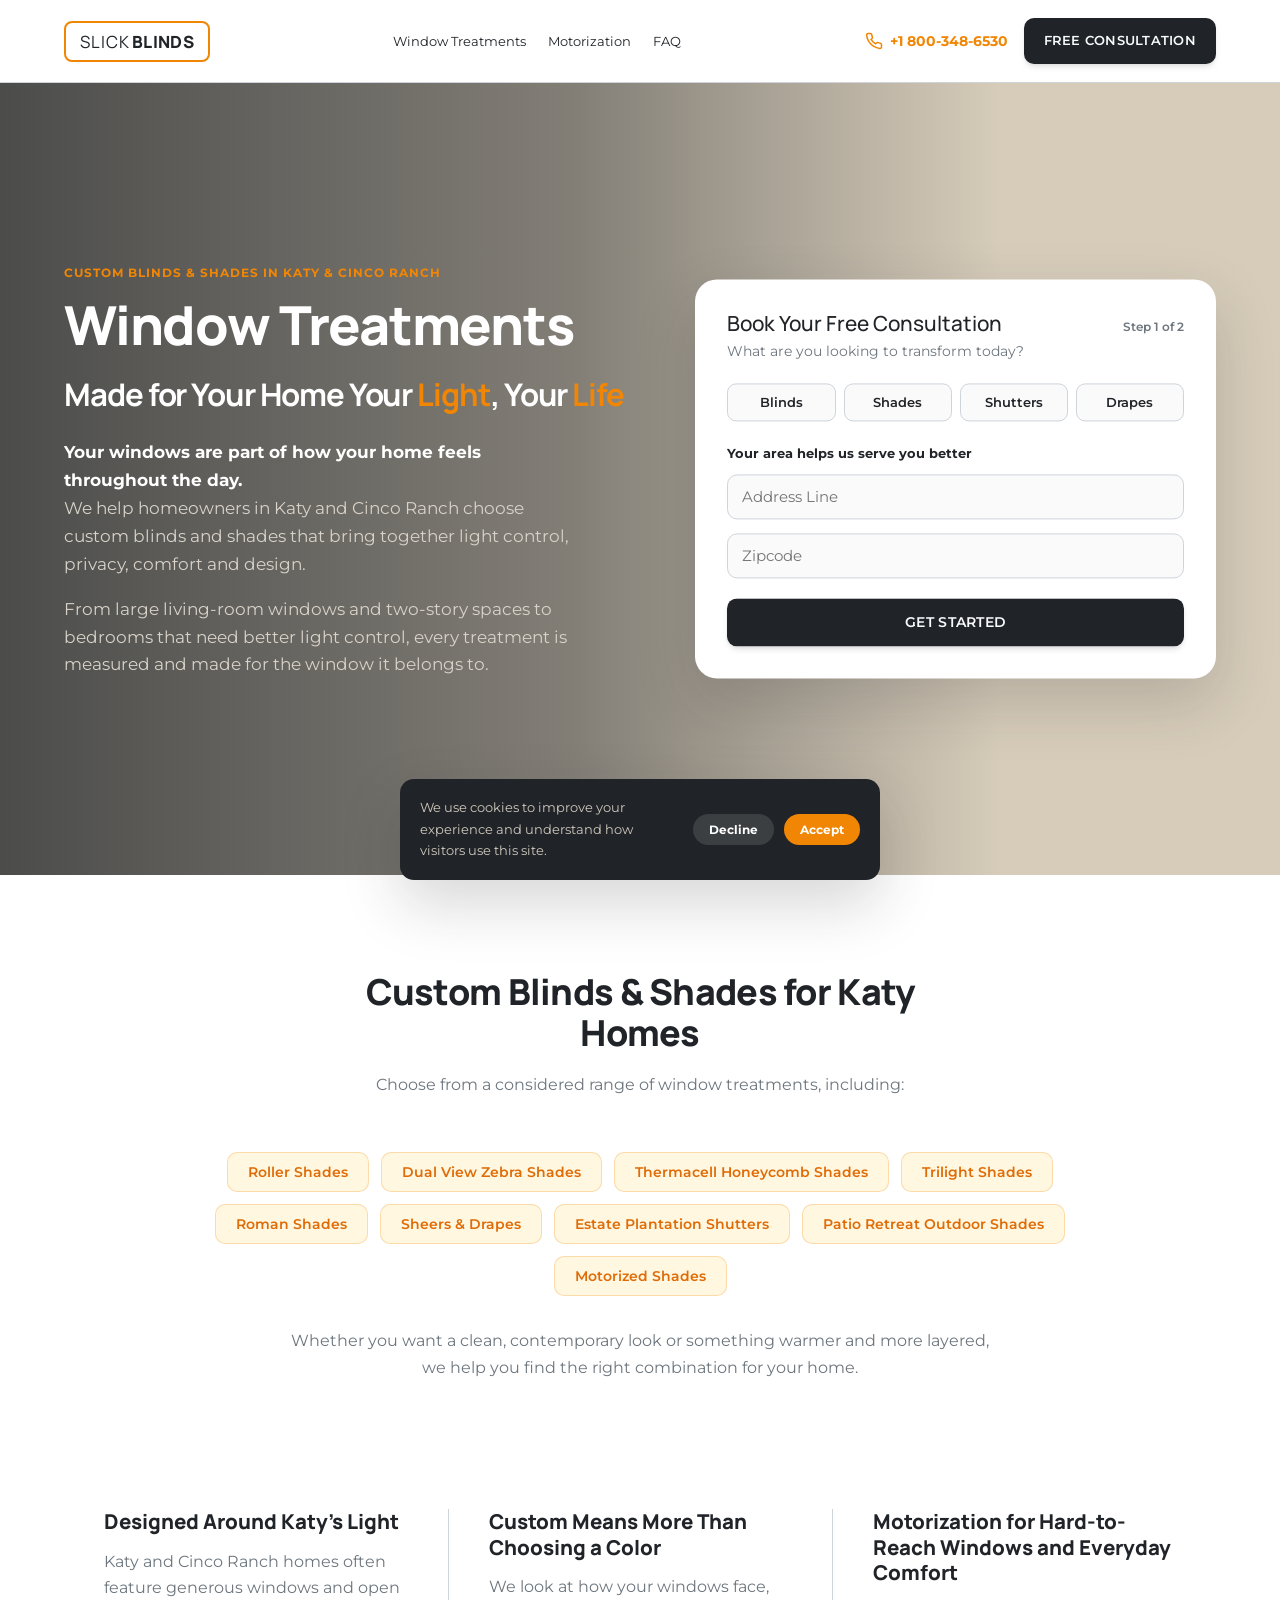
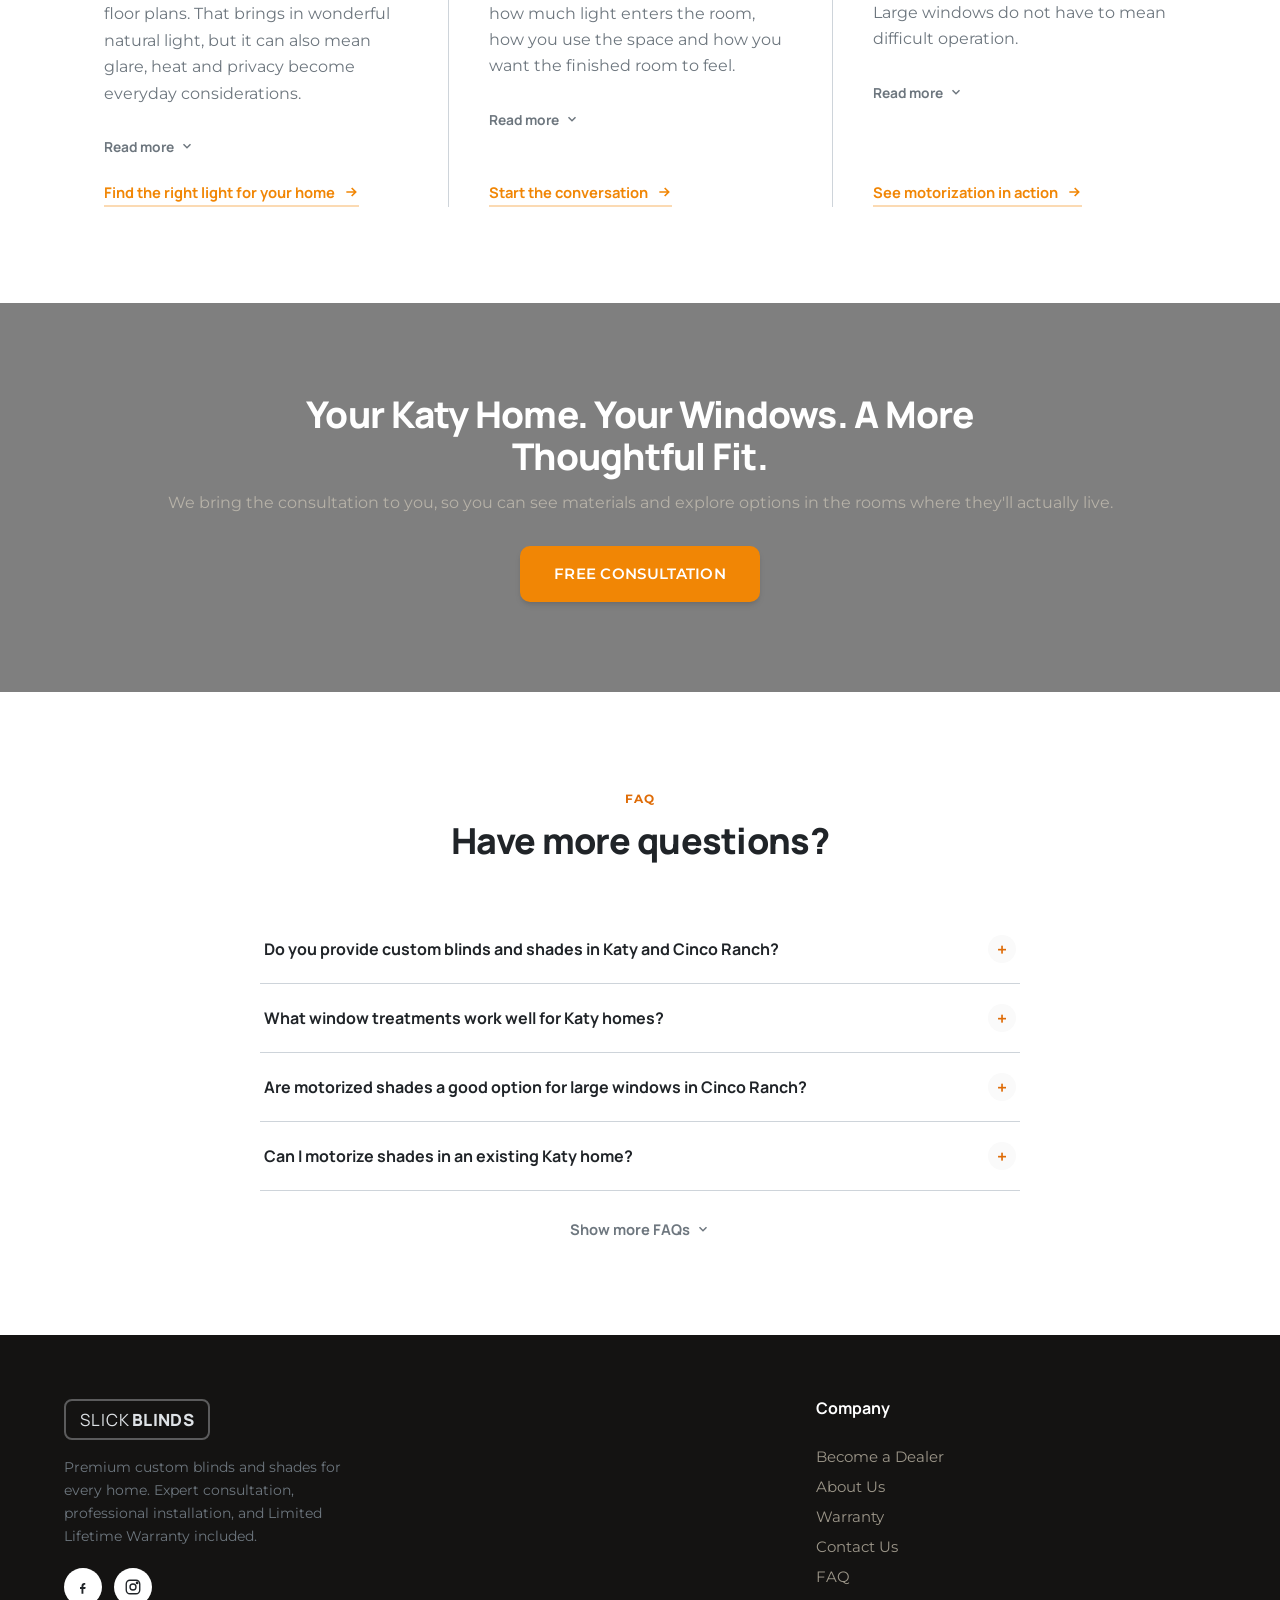
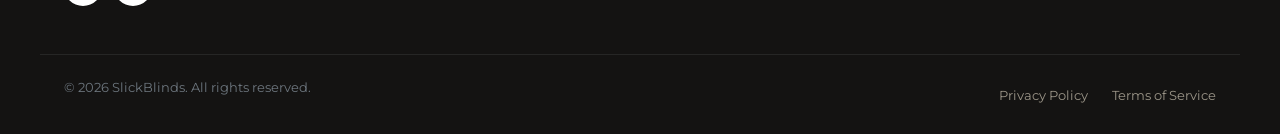
==== index.html @ 17eb529c "Remove em-dashes from page content Rewrites titles, meta descriptions, and body copy in index.html a" ====
<!DOCTYPE html>
<html lang="en">
<head>
<meta charset="UTF-8">
<meta name="viewport" content="width=device-width, initial-scale=1.0">
<title>SlickBlinds | Custom Blinds &amp; Shades in Katy &amp; Cinco Ranch</title>
<meta name="description" content="Custom blinds and shades for Katy and Cinco Ranch homes, bringing together light control, privacy and design. Measured and installed by SlickBlinds. Book your free in-home consultation.">
<link rel="icon" href="data:image/svg+xml,%3Csvg xmlns='http://www.w3.org/2000/svg' viewBox='0 0 100 100'%3E%3Crect width='100' height='100' rx='16' fill='%23202428'/%3E%3Crect x='18' y='18' width='64' height='64' rx='10' fill='none' stroke='%23F18605' stroke-width='6'/%3E%3C/svg%3E">
<link rel="preconnect" href="https://fonts.googleapis.com">
<link rel="preconnect" href="https://fonts.gstatic.com" crossorigin>
<link href="https://fonts.googleapis.com/css2?family=Manrope:wght@700;800&family=Montserrat:wght@400;500;600;700;800&display=swap" rel="stylesheet">
<link rel="stylesheet" href="css/style.css">
</head>
<body>

<header class="site-header" id="siteHeader">
  <div class="container header-inner">
    <a href="#top" class="logo">
      <span class="logo-light">SLICK</span><span class="logo-bold">BLINDS</span>
    </a>

    <nav class="main-nav" id="mainNav">
      <a href="#products">Window Treatments</a>
      <a href="#motorization">Motorization</a>
      <a href="#faq">FAQ</a>
      <a href="#quote" class="btn btn-primary btn-sm mobile-only-cta">Free Consultation</a>
    </nav>

    <div class="header-actions">
      <a href="tel:+18003486530" class="header-phone">
        <svg viewBox="0 0 24 24" width="18" height="18" fill="none" stroke="currentColor" stroke-width="2"><path d="M22 16.92v3a2 2 0 0 1-2.18 2 19.79 19.79 0 0 1-8.63-3.07 19.5 19.5 0 0 1-6-6 19.79 19.79 0 0 1-3.07-8.67A2 2 0 0 1 4.11 2h3a2 2 0 0 1 2 1.72c.127.96.362 1.903.7 2.81a2 2 0 0 1-.45 2.11L8.09 9.91a16 16 0 0 0 6 6l1.27-1.27a2 2 0 0 1 2.11-.45c.907.338 1.85.573 2.81.7A2 2 0 0 1 22 16.92z"/></svg>
        <span>+1 800-348-6530</span>
      </a>
      <a href="#quote" class="btn btn-primary btn-sm">Free Consultation</a>
      <button class="nav-toggle" id="navToggle" aria-label="Toggle navigation" aria-expanded="false">
        <span></span><span></span><span></span>
      </button>
    </div>
  </div>
</header>

<main id="top">

  <!-- HERO -->
  <section class="hero" id="quote">
    <video class="hero-bg" autoplay muted loop playsinline aria-hidden="true">
      <source src="assets/videos/hero-video.mp4" type="video/mp4">
    </video>
    <div class="container hero-inner">
      <div class="hero-copy reveal">
        <span class="eyebrow eyebrow-light">Custom Blinds &amp; Shades in Katy &amp; Cinco Ranch</span>
        <h1>Window Treatments <span class="h1-sub">Made for Your Home <span class="nowrap">Your <span class="accent">Light</span>, Your <span class="accent">Life</span></span></span></h1>
        <p class="hero-sub"><strong>Your windows are part of how your home feels throughout the day.</strong><br>We help homeowners in Katy and Cinco Ranch choose custom blinds and shades that bring together light control, privacy, comfort and design.</p>
        <p class="hero-sub">From large living-room windows and two-story spaces to bedrooms that need better light control, every treatment is measured and made for the window it belongs to.</p>
      </div>

      <form class="quote-form card hero-form reveal" id="quoteForm" novalidate>
        <!-- Step 1 -->
        <div class="form-step is-active" id="formStep1">
          <div class="form-step-head">
            <h3>Book Your Free Consultation</h3>
            <span class="step-label">Step 1 of 2</span>
          </div>
          <p class="form-sub">What are you looking to transform today?</p>

          <div class="pill-group" id="productPills" role="group" aria-label="Product type">
            <button type="button" class="pill-option" data-value="Blinds">Blinds</button>
            <button type="button" class="pill-option" data-value="Shades">Shades</button>
            <button type="button" class="pill-option" data-value="Shutters">Shutters</button>
            <button type="button" class="pill-option" data-value="Drapes">Drapes</button>
          </div>

          <p class="field-label">Your area helps us serve you better</p>
          <div class="form-row">
            <label for="address" class="visually-hidden">Address line</label>
            <input type="text" id="address" name="address" placeholder="Address Line">
          </div>
          <div class="form-row">
            <label for="zip" class="visually-hidden">Zip code</label>
            <input type="text" id="zip" name="zip" placeholder="Zipcode" inputmode="numeric" required>
          </div>

          <button type="button" class="btn btn-primary btn-full" id="toStep2">Get Started</button>
        </div>

        <!-- Step 2 -->
        <div class="form-step" id="formStep2">
          <button type="button" class="back-link" id="backToStep1">
            <svg viewBox="0 0 24 24" width="14" height="14" fill="none" stroke="currentColor" stroke-width="2.5"><path d="M15 18l-6-6 6-6"/></svg>
            Back
          </button>
          <div class="form-step-head">
            <h3>Almost There</h3>
            <span class="step-label">Step 2 of 2</span>
          </div>
          <p class="form-sub">Tell us where to send your free quote.</p>

          <div class="form-row form-row-split">
            <div>
              <label for="firstName">First name</label>
              <input type="text" id="firstName" name="firstName" placeholder="Jane" required>
            </div>
            <div>
              <label for="lastName">Last name</label>
              <input type="text" id="lastName" name="lastName" placeholder="Doe" required>
            </div>
          </div>
          <div class="form-row">
            <label for="email">Email address</label>
            <input type="email" id="email" name="email" placeholder="jane@email.com" required>
          </div>
          <div class="form-row">
            <label for="phone">Phone number</label>
            <input type="tel" id="phone" name="phone" placeholder="+1 (555) 000-0000" required>
          </div>
          <button type="submit" class="btn btn-primary btn-full">Book My Free Consultation</button>
          <p class="form-note" id="formNote">By submitting, you agree to be contacted by SlickBlinds by phone, text, or email about your request. Message/data rates may apply. Consent is not a condition of purchase.</p>
        </div>

        <div class="form-success" id="formSuccess">
          <h3>You're all set! 🎉</h3>
          <p>Thanks for reaching out. A SlickBlinds design consultant will contact you within 24 hours to schedule your free in-home consultation.</p>
        </div>
      </form>
    </div>
  </section>

  <!-- PRODUCTS -->
  <section class="section" id="products">
    <div class="container">
      <div class="section-head reveal">
        <h2>Custom Blinds &amp; Shades for Katy Homes</h2>
        <p>Choose from a considered range of window treatments, including:</p>
      </div>

      <div class="product-tags reveal">
        <span class="product-tag">Roller Shades</span>
        <span class="product-tag">Dual View Zebra Shades</span>
        <span class="product-tag">Thermacell Honeycomb Shades</span>
        <span class="product-tag">Trilight Shades</span>
        <span class="product-tag">Roman Shades</span>
        <span class="product-tag">Sheers &amp; Drapes</span>
        <span class="product-tag">Estate Plantation Shutters</span>
        <span class="product-tag">Patio Retreat Outdoor Shades</span>
        <span class="product-tag">Motorized Shades</span>
      </div>

      <p class="prose reveal" style="text-align:center; margin-top:32px;">Whether you want a clean, contemporary look or something warmer and more layered, we help you find the right combination for your home.</p>
    </div>
  </section>

  <!-- WHY KATY HOMEOWNERS CHOOSE SLICKBLINDS (merged editorial columns) -->
  <section class="section section-tight-top" id="motorization">
    <div class="container">
      <div class="feature-columns">

        <div class="feature-col reveal">
          <h3>Designed Around Katy's Light</h3>
          <div class="feature-excerpt">
            <p>Katy and Cinco Ranch homes often feature generous windows and open floor plans. That brings in wonderful natural light, but it can also mean glare, heat and privacy become everyday considerations.</p>
          </div>
          <div class="feature-more">
            <div class="feature-more-inner">
              <p>Solar and light-filtering shades can help manage strong afternoon sun while preserving your view. Blackout options can create darker bedrooms and more comfortable media spaces. Insulating shades can help moderate the temperature around your windows.</p>
              <p>The right treatment depends on the window, the room and how you use it. That's where our in-home consultation makes a difference.</p>
            </div>
          </div>
          <button type="button" class="read-more-toggle" aria-expanded="false">
            <span class="read-more-label">Read more</span>
            <svg viewBox="0 0 24 24" width="14" height="14" fill="none" stroke="currentColor" stroke-width="2.5"><path d="M6 9l6 6 6-6"/></svg>
          </button>
          <div class="prose-cta">
            <a href="#quote" class="text-cta">
              Find the right light for your home
              <svg viewBox="0 0 24 24" width="16" height="16" fill="none" stroke="currentColor" stroke-width="2.5"><path d="M5 12h14M13 6l6 6-6 6"/></svg>
            </a>
          </div>
        </div>

        <div class="feature-col reveal">
          <h3>Custom Means More Than Choosing a Color</h3>
          <div class="feature-excerpt">
            <p>We look at how your windows face, how much light enters the room, how you use the space and how you want the finished room to feel.</p>
          </div>
          <div class="feature-more">
            <div class="feature-more-inner">
              <p>Then we help you choose the product, fabric, openness, mounting style and operating system that make sense.</p>
              <p class="tagline">Measure. Understand. Recommend.</p>
              <p>That's how we approach every home.</p>
            </div>
          </div>
          <button type="button" class="read-more-toggle" aria-expanded="false">
            <span class="read-more-label">Read more</span>
            <svg viewBox="0 0 24 24" width="14" height="14" fill="none" stroke="currentColor" stroke-width="2.5"><path d="M6 9l6 6 6-6"/></svg>
          </button>
          <div class="prose-cta">
            <a href="#quote" class="text-cta">
              Start the conversation
              <svg viewBox="0 0 24 24" width="16" height="16" fill="none" stroke="currentColor" stroke-width="2.5"><path d="M5 12h14M13 6l6 6-6 6"/></svg>
            </a>
          </div>
        </div>

        <div class="feature-col reveal">
          <h3>Motorization for Hard-to-Reach Windows and Everyday Comfort</h3>
          <div class="feature-excerpt">
            <p>Large windows do not have to mean difficult operation.</p>
          </div>
          <div class="feature-more">
            <div class="feature-more-inner">
              <p>With Gamana Tech motorization, your shades can be operated by remote, app, voice control or scheduled automation. Battery-powered options make motorization practical for existing homes, while hardwired systems can be planned into new construction.</p>
              <p>You can open the bedroom shades in the morning, close west-facing shades before the afternoon heat builds, or create a single scene for several rooms.</p>
            </div>
          </div>
          <button type="button" class="read-more-toggle" aria-expanded="false">
            <span class="read-more-label">Read more</span>
            <svg viewBox="0 0 24 24" width="14" height="14" fill="none" stroke="currentColor" stroke-width="2.5"><path d="M6 9l6 6 6-6"/></svg>
          </button>
          <div class="prose-cta">
            <a href="#quote" class="text-cta">
              See motorization in action
              <svg viewBox="0 0 24 24" width="16" height="16" fill="none" stroke="currentColor" stroke-width="2.5"><path d="M5 12h14M13 6l6 6-6 6"/></svg>
            </a>
          </div>
        </div>

      </div>
    </div>
  </section>

  <!-- FINAL CTA -->
  <section class="journey-section">
    <video class="journey-bg" autoplay muted loop playsinline aria-hidden="true">
      <source src="assets/videos/journey-video.mp4" type="video/mp4">
    </video>
    <div class="journey-overlay"></div>
    <div class="final-cta">
      <div class="container final-cta-inner reveal">
        <h2>Your Katy Home. Your Windows. A More Thoughtful Fit.</h2>
        <p>We bring the consultation to you, so you can see materials and explore options in the rooms where they'll actually live.</p>
        <a href="#quote" class="btn btn-primary btn-lg">Free Consultation</a>
      </div>
    </div>
  </section>

  <!-- LOCAL FAQ -->
  <section class="section" id="faq">
    <div class="container">
      <div class="section-head reveal">
        <span class="eyebrow">FAQ</span>
        <h2>Have more questions?</h2>
      </div>

      <div class="faq-list reveal">
        <div class="faq-item">
          <button class="faq-question" aria-expanded="false">
            Do you provide custom blinds and shades in Katy and Cinco Ranch?
            <span class="faq-icon">+</span>
          </button>
          <div class="faq-answer"><p>Yes. We provide in-home consultations, custom measurement and installation for homeowners throughout Katy, Cinco Ranch and surrounding communities.</p></div>
        </div>
        <div class="faq-item">
          <button class="faq-question" aria-expanded="false">
            What window treatments work well for Katy homes?
            <span class="faq-icon">+</span>
          </button>
          <div class="faq-answer"><p>The right choice depends on the room and window exposure. Solar shades, roller shades and motorized shades are popular for large or sunny windows, while Thermacell and blackout options can be useful in bedrooms and spaces where temperature and light control matter.</p></div>
        </div>
        <div class="faq-item">
          <button class="faq-question" aria-expanded="false">
            Are motorized shades a good option for large windows in Cinco Ranch?
            <span class="faq-icon">+</span>
          </button>
          <div class="faq-answer"><p>Yes. Motorization is particularly useful for tall, wide or hard-to-reach windows. You can operate individual shades or groups of shades without having to reach the window.</p></div>
        </div>
        <div class="faq-item">
          <button class="faq-question" aria-expanded="false">
            Can I motorize shades in an existing Katy home?
            <span class="faq-icon">+</span>
          </button>
          <div class="faq-answer"><p>Yes. Battery-powered motorization can usually be added without opening walls or running new wiring. Hardwired options are also available where the installation allows for them.</p></div>
        </div>
        <div class="faq-more" id="faqMore">
          <div class="faq-more-inner">
            <div class="faq-item">
              <button class="faq-question" aria-expanded="false">
                Can my shades work with my smart home?
                <span class="faq-icon">+</span>
              </button>
              <div class="faq-answer"><p>Gamana Tech supports smart-home integration, including Alexa, Google Home, Apple Home and Matter-compatible environments, depending on the system selected.</p></div>
            </div>
            <div class="faq-item">
              <button class="faq-question" aria-expanded="false">
                Do you offer blackout shades for bedrooms?
                <span class="faq-icon">+</span>
              </button>
              <div class="faq-answer"><p>Yes. We can recommend blackout fabrics and configurations based on the amount of light entering the room and the level of darkness you want.</p></div>
            </div>
            <div class="faq-item">
              <button class="faq-question" aria-expanded="false">
                Can shades help with strong afternoon sun?
                <span class="faq-icon">+</span>
              </button>
              <div class="faq-answer"><p>The right solar, screen or insulating shade can reduce glare and help manage solar heat entering through the glass. We recommend the fabric and openness based on the window's exposure rather than using the same specification throughout the home.</p></div>
            </div>
            <div class="faq-item">
              <button class="faq-question" aria-expanded="false">
                Do you measure the windows before ordering?
                <span class="faq-icon">+</span>
              </button>
              <div class="faq-answer"><p>Yes. Custom measurement is an important part of the consultation and helps ensure the product, fit and operating system are appropriate for each window.</p></div>
            </div>
            <div class="faq-item">
              <button class="faq-question" aria-expanded="false">
                Can I see fabric and product samples at home?
                <span class="faq-icon">+</span>
              </button>
              <div class="faq-answer"><p>Yes. An in-home consultation allows you to look at materials in your actual rooms and natural light.</p></div>
            </div>
            <div class="faq-item">
              <button class="faq-question" aria-expanded="false">
                Do you install the blinds and shades?
                <span class="faq-icon">+</span>
              </button>
              <div class="faq-answer"><p>Yes. Custom measurement and professional installation are part of the service.</p></div>
            </div>
          </div>
        </div>
      </div>

      <div class="faq-toggle-wrap reveal">
        <button type="button" class="read-more-toggle faq-toggle" aria-expanded="false" aria-controls="faqMore">
          <span class="read-more-label">Show more FAQs</span>
          <svg viewBox="0 0 24 24" width="14" height="14" fill="none" stroke="currentColor" stroke-width="2.5"><path d="M6 9l6 6 6-6"/></svg>
        </button>
      </div>
    </div>
  </section>

</main>

<footer class="site-footer">
  <div class="container footer-inner">
    <div class="footer-brand">
      <a href="#top" class="logo logo-dark">
        <span class="logo-light">SLICK</span><span class="logo-bold">BLINDS</span>
      </a>
      <p>Premium custom blinds and shades for every home. Expert consultation, professional installation, and Limited Lifetime Warranty included.</p>
      <div class="footer-social">
        <a href="#" class="social-icon" aria-label="SlickBlinds on Facebook">
          <svg viewBox="0 0 24 24" width="18" height="18" fill="currentColor"><path d="M13.5 9H15V6.5h-1.5C11.6 6.5 10 8.1 10 10.2V12H8v2.5h2V21h2.5v-6.5H15l.5-2.5h-3v-1.5c0-.6.4-1 1-1z"/></svg>
        </a>
        <a href="#" class="social-icon" aria-label="SlickBlinds on Instagram">
          <svg viewBox="0 0 24 24" width="18" height="18" fill="none" stroke="currentColor" stroke-width="1.8"><rect x="3" y="3" width="18" height="18" rx="5"/><circle cx="12" cy="12" r="4"/><circle cx="17.5" cy="6.5" r="1"/></svg>
        </a>
      </div>
    </div>

    <div class="footer-col">
      <h4>Company</h4>
      <a href="#quote">Become a Dealer</a>
      <a href="#quote">About Us</a>
      <a href="#quote">Warranty</a>
      <a href="#quote">Contact Us</a>
      <a href="#faq">FAQ</a>
    </div>
  </div>
  <div class="container footer-bottom">
    <p>© <span id="year"></span> SlickBlinds. All rights reserved.</p>
    <div class="footer-legal">
      <a href="#">Privacy Policy</a>
      <a href="#">Terms of Service</a>
    </div>
  </div>
</footer>

<div class="cookie-notice" id="cookieNotice" role="dialog" aria-label="Cookie consent">
  <p>We use cookies to improve your experience and understand how visitors use this site.</p>
  <div class="cookie-actions">
    <button type="button" class="cookie-decline" id="cookieDecline">Decline</button>
    <button type="button" class="cookie-accept" id="cookieAccept">Accept</button>
  </div>
</div>

<script src="js/script.js"></script>
</body>
</html>
---- css/style.css ----
/* ============================================
   SlickBlinds — Lead Page (Short Format)
   Colors, type and CTA spec are exact values from the
   official SlickBlinds brand reference (verified 03 Sep 2026,
   sourced from slickblinds.com live CSS + site assets).
   Neue Regrade (headings) is a paid/commercial font not
   available via Google Fonts — Manrope ExtraBold is used as
   the closest freely-licensed match (geometric, tight
   tracking, 800 weight available). Montserrat is the real
   brand body/nav/button font and is used exactly as specified.
   ============================================ */

:root {
  --orange: #F18605;       /* Logo orange — logo border, accents */
  --orange-digital: #F08605; /* Digital orange — announcement bar gradient end */
  --orange-dark: #DF6C07;   /* Orange dark — announcement bar gradient start, hovers */
  --orange-tint: #FFF7E0;  /* Warm surface — icon chips, tag chips */
  --black: #202428;         /* Ink — headings, primary CTA fill */
  --black-soft: #2E3338;
  --ink: #202428;
  --ink-soft: #6D767E;      /* Body slate */
  --paper: #ffffff;
  --paper-soft: #FAFAFA;
  --line: #CED4DA;          /* Border */
  --on-dark: #F9FAFB;

  --font-head: 'Manrope', 'Montserrat', sans-serif; /* Neue Regrade fallback */
  --font-body: 'Montserrat', sans-serif;

  --radius: 14px;
  --radius-lg: 22px;
  --shadow-sm: 0 2px 10px rgba(32, 36, 40, 0.06);
  --shadow-md: 0 12px 34px rgba(32, 36, 40, 0.12);
  --shadow-lg: 0 24px 60px rgba(32, 36, 40, 0.18);
  --shadow-btn: 0 4px 6px -1px rgba(0,0,0,0.1), 0 2px 4px -2px rgba(0,0,0,0.1);
  --container-w: 1200px;
}

* { box-sizing: border-box; }
html { scroll-behavior: smooth; }

body {
  margin: 0;
  font-family: var(--font-body);
  color: var(--ink);
  background: var(--paper);
  -webkit-font-smoothing: antialiased;
}

/* Weights per brand type spec: H1/H2 ExtraBold 800, H3 Medium 500 */
h1, h2 {
  font-family: var(--font-head);
  color: var(--black);
  margin: 0 0 0.5em;
  line-height: 1.15;
  letter-spacing: -0.02em;
  font-weight: 800;
}
h3, h4 {
  font-family: var(--font-head);
  color: var(--black);
  margin: 0 0 0.5em;
  line-height: 1.2;
  font-weight: 500;
}

p { margin: 0 0 1em; color: var(--ink-soft); line-height: 1.65; }
a { color: inherit; text-decoration: none; }
ul { margin: 0; padding: 0; list-style: none; }
button { font-family: inherit; cursor: pointer; }
img, svg { display: block; max-width: 100%; }

.visually-hidden {
  position: absolute;
  width: 1px; height: 1px;
  padding: 0; margin: -1px;
  overflow: hidden;
  clip: rect(0,0,0,0);
  white-space: nowrap;
  border: 0;
}

.container {
  width: 100%;
  max-width: var(--container-w);
  margin: 0 auto;
  padding: 0 24px;
}

.eyebrow {
  display: inline-block;
  font-size: 0.78rem;
  font-weight: 700;
  letter-spacing: 0.08em;
  text-transform: uppercase;
  color: var(--orange-dark);
  margin-bottom: 14px;
}
.eyebrow-light { color: var(--orange); }

/* ---------- Buttons ---------- */
.btn {
  display: inline-flex;
  align-items: center;
  justify-content: center;
  gap: 8px;
  padding: 10px 22px;
  border-radius: 10px;
  font-family: var(--font-body);
  font-weight: 600;
  font-size: 0.875rem;
  line-height: 24px;
  border: 2px solid transparent;
  transition: transform 0.15s ease, box-shadow 0.15s ease, background 0.15s ease, color 0.15s ease;
  white-space: nowrap;
  text-transform: uppercase;
  letter-spacing: 0.02em;
}
/* Primary CTA — exact brand spec: fill #202428, text #F9FAFB, radius 10px,
   padding 10x22, shadow 0 4 6 -1/10%, 0 2 4 -2/10% */
.btn-primary {
  background: var(--black);
  color: var(--on-dark);
  box-shadow: var(--shadow-btn);
}
.btn-primary:hover { background: var(--black-soft); transform: translateY(-1px); }
.btn-sm { padding: 9px 18px; font-size: 0.8rem; }
.btn-lg { padding: 14px 32px; font-size: 0.92rem; }
.btn-full { width: 100%; }

/* ---------- Header ---------- */
.site-header {
  position: sticky;
  top: 0;
  z-index: 100;
  background: rgba(255, 255, 255, 0.96);
  backdrop-filter: blur(10px);
  border-bottom: 1px solid var(--line);
  transition: box-shadow 0.2s ease;
}
.site-header.is-scrolled { box-shadow: var(--shadow-sm); }
.header-inner {
  display: flex;
  align-items: center;
  justify-content: space-between;
  height: 82px;
  gap: 20px;
}

/* Logo — exact brand spec: PRIMARY border #F18605 / wordmark #212529 */
.logo {
  display: inline-flex;
  align-items: center;
  background: #fff;
  border: 2px solid var(--orange);
  border-radius: 8px;
  padding: 7px 14px;
  font-family: var(--font-head);
  font-weight: 800;
  font-size: 1.05rem;
  color: #212529;
  letter-spacing: 0.04em;
  white-space: nowrap;
}
.logo .logo-light { font-weight: 400; margin-right: 2px; letter-spacing: 0.06em; }
.logo .logo-bold { font-weight: 800; letter-spacing: 0.02em; }
/* Muted monochrome variant — light-grey border and wordmark, for the dark footer */
.logo-dark {
  background: transparent;
  border-color: rgba(222, 226, 230, 0.35);
}
.logo-dark, .logo-dark .logo-light, .logo-dark .logo-bold { color: #DEE2E6; }

.main-nav { display: flex; gap: 22px; align-items: center; }
/* Navigation 13/20px Regular 400 per brand type spec */
.main-nav a:not(.btn) {
  font-size: 0.8125rem;
  line-height: 20px;
  font-weight: 400;
  color: var(--ink);
  position: relative;
  padding: 6px 0;
  display: inline-flex;
  align-items: center;
  gap: 4px;
  white-space: nowrap;
}
.main-nav a:hover { color: var(--orange-dark); }
.main-nav a.mobile-only-cta { display: none; }

.header-actions { display: flex; align-items: center; gap: 16px; }
.header-phone {
  display: flex;
  align-items: center;
  gap: 7px;
  font-weight: 700;
  font-size: 0.88rem;
  color: var(--orange);
  white-space: nowrap;
}
.header-phone:hover { color: var(--orange-dark); }

.nav-toggle {
  display: none;
  flex-direction: column;
  justify-content: center;
  gap: 5px;
  width: 34px;
  height: 34px;
  background: none;
  border: none;
}
.nav-toggle span {
  display: block;
  width: 100%;
  height: 2px;
  background: var(--black);
  border-radius: 2px;
}

/* ---------- Hero ---------- */
/* Imagery treatment per brand guide: premium interior, window treatment as
   the visual focus, hero copy in white over a black 70% -> 0% fade scrim.
   `.hero-bg` is a looping background video (assets/hero-video.mp4),
   autoplay/muted/loop/playsinline for cross-browser/mobile autoplay. */
.hero {
  position: relative;
  min-height: 88vh;
  display: flex;
  align-items: center;
  padding: 96px 0;
  scroll-margin-top: 90px;
  overflow: hidden;
  background: #e6dac6;
}
.hero-bg {
  position: absolute;
  inset: 0;
  width: 100%;
  height: 100%;
  object-fit: cover;
  object-position: 68% center;
  z-index: 0;
}
.hero::before {
  content: "";
  position: absolute;
  inset: 0;
  z-index: 1;
  background: linear-gradient(90deg, rgba(32,36,40,0.78) 0%, rgba(32,36,40,0.5) 45%, rgba(32,36,40,0.08) 78%);
  pointer-events: none;
}
.hero-inner {
  position: relative;
  z-index: 2;
  width: 100%;
  display: grid;
  grid-template-columns: 1.05fr 0.95fr;
  gap: 56px;
  align-items: start;
}
.hero-copy h1 {
  color: #fff;
  font-size: clamp(2.3rem, 4.2vw, 3.5rem);
  margin-bottom: 0.4em;
  font-weight: 800;
}
.hero-copy .accent { color: var(--orange); }
.hero-copy h1 .h1-sub { display: inline-block; font-size: 0.58em; font-weight: 700; }
.nowrap { white-space: nowrap; }
.hero-sub { color: #d8d2c8; font-size: 1.06rem; max-width: 46ch; }
.hero-sub strong { color: #fff; }

/* Hero lead form (2-step, mirrors real site UX) */
.hero-form {
  position: sticky;
  top: 100px;
}
.card {
  background: var(--paper);
  border-radius: var(--radius-lg);
  box-shadow: var(--shadow-lg);
}
.quote-form { padding: 32px; }
.form-step-head {
  display: flex;
  align-items: baseline;
  justify-content: space-between;
  margin-bottom: 4px;
}
.quote-form h3 { font-size: 1.3rem; margin-bottom: 0; }
.step-label { font-size: 0.78rem; color: var(--ink-soft); font-weight: 600; }
.form-sub { font-size: 0.88rem; margin-bottom: 20px; }

.field-label {
  font-size: 0.82rem;
  font-weight: 700;
  color: var(--black);
  margin: 0 0 10px;
}
.pill-group {
  display: grid;
  grid-template-columns: repeat(4, 1fr);
  gap: 8px;
  margin-bottom: 22px;
}
.pill-option {
  border: 1.5px solid var(--line);
  background: var(--paper-soft);
  border-radius: 9px;
  padding: 10px 6px;
  font-size: 0.82rem;
  font-weight: 600;
  color: var(--ink);
  text-align: center;
  transition: border-color 0.15s ease, background 0.15s ease, color 0.15s ease;
}
.pill-option.is-selected,
.pill-option:hover {
  border-color: var(--orange);
  background: var(--orange-tint);
  color: var(--orange-dark);
}

.form-row { margin-bottom: 14px; }
.form-row-split {
  display: grid;
  grid-template-columns: 1fr 1fr;
  gap: 14px;
  margin-bottom: 0;
}
.form-row-split .form-row,
.form-row-split > div { margin-bottom: 14px; }
.form-row label {
  display: block;
  font-size: 0.8rem;
  font-weight: 700;
  color: var(--black);
  margin-bottom: 6px;
}
.form-row input,
.form-row select {
  width: 100%;
  padding: 12px 14px;
  border: 1.5px solid var(--line);
  border-radius: 10px;
  font-size: 0.95rem;
  font-family: inherit;
  background: var(--paper-soft);
  color: var(--ink);
  transition: border-color 0.15s ease, background 0.15s ease;
}
.form-row input:focus,
.form-row select:focus {
  outline: none;
  border-color: var(--orange);
  background: #fff;
}
.quote-form .btn-full { margin-top: 6px; }
.form-note {
  font-size: 0.72rem;
  color: #a29c8f;
  line-height: 1.5;
  margin: 14px 0 0;
}
.form-step { display: none; }
.form-step.is-active { display: block; }
.back-link {
  display: inline-flex;
  align-items: center;
  gap: 6px;
  font-size: 0.8rem;
  font-weight: 700;
  color: var(--ink-soft);
  margin-bottom: 16px;
  background: none;
  border: none;
  padding: 0;
}
.back-link:hover { color: var(--black); }

.form-success {
  display: none;
  text-align: center;
  padding: 20px 6px;
}
.form-success h3 { margin-bottom: 8px; }
.form-success.is-visible { display: block; }
.quote-form.is-submitted .form-step,
.quote-form.is-submitted > h3,
.quote-form.is-submitted > .form-sub { display: none; }

/* ---------- Sections ---------- */
.section { padding: 96px 0; }
.section-tight-top { padding-top: 32px; }
.section-dark { background: var(--black); }
.section-dark h2 { color: #fff; }
.section-dark p { color: #b7b2a8; }
.section-dark .eyebrow { color: var(--orange); }

/* One Simple Journey — looping background video with a flat 50% black overlay */
.journey-section {
  position: relative;
  overflow: hidden;
}
.journey-bg {
  position: absolute;
  inset: 0;
  width: 100%;
  height: 100%;
  object-fit: cover;
  object-position: center;
  z-index: 0;
}
.journey-overlay {
  position: absolute;
  inset: 0;
  background: rgba(0, 0, 0, 0.5);
  z-index: 1;
}
.journey-section .container {
  position: relative;
  z-index: 2;
}

.section-head { max-width: 640px; margin: 0 auto 54px; text-align: center; }
.section-head h2 { font-size: clamp(1.7rem, 2.8vw, 2.4rem); }
.section-head p { font-size: 1.02rem; }

/* Product tags — "Everything You Need for Your Windows" */
.product-tags {
  display: flex;
  flex-wrap: wrap;
  justify-content: center;
  gap: 12px;
  max-width: 900px;
  margin: 0 auto;
}
.product-tag {
  background: var(--orange-tint);
  color: var(--orange-dark);
  border: 1px solid rgba(241, 134, 5, 0.25);
  border-radius: 10px;
  padding: 10px 20px;
  font-size: 0.88rem;
  font-weight: 600;
}

/* Editorial/prose sections (light-and-view copy, process ethos, motorization) */
.prose {
  max-width: 720px;
  margin: 0 auto;
}
.prose-wide { max-width: 960px; }

/* Lightweight text-link CTA — animated arrow, no button chrome */
.prose-cta { text-align: center; margin-top: 32px; }
.text-cta {
  display: inline-flex;
  align-items: center;
  gap: 8px;
  font-family: var(--font-head);
  font-weight: 700;
  font-size: 0.98rem;
  color: var(--orange);
  border-bottom: 2px solid rgba(241, 134, 5, 0.3);
  padding-bottom: 3px;
  transition: gap 0.2s ease, border-color 0.2s ease, color 0.2s ease;
}
.text-cta svg { transition: transform 0.2s ease; flex-shrink: 0; }
.text-cta:hover { gap: 14px; border-color: var(--orange); color: var(--orange-dark); }
.section-dark .text-cta:hover { color: #ffb84d; }
.text-cta:hover svg { transform: translateX(4px); }
.prose p { font-size: 1.02rem; }
.prose .tagline,
.tagline {
  font-family: var(--font-head);
  font-weight: 800;
  color: var(--orange);
  font-size: 1.2rem;
  margin: 28px 0 8px;
}
.section-dark .prose .tagline { color: var(--orange); }

/* Merged feature columns — light editorial copy with expandable "read more" */
.feature-columns {
  display: grid;
  grid-template-columns: repeat(3, 1fr);
  gap: 0;
  align-items: stretch;
}
.feature-col {
  display: flex;
  flex-direction: column;
  padding: 0 40px;
}
.feature-col:not(:first-child) { border-left: 1px solid var(--line); }
.feature-col h3 {
  font-size: 1.28rem;
  font-weight: 800;
  line-height: 1.25;
  margin-bottom: 14px;
}
.feature-excerpt p,
.feature-more p { font-size: 1rem; color: var(--ink-soft); }
.feature-more {
  display: grid;
  grid-template-rows: 0fr;
  transition: grid-template-rows 0.35s ease;
}
.feature-more-inner { overflow: hidden; }
.feature-more-inner p:first-child { margin-top: 14px; }
.feature-col.is-expanded .feature-more { grid-template-rows: 1fr; }

.read-more-toggle {
  display: inline-flex;
  align-items: center;
  gap: 6px;
  align-self: flex-start;
  margin-top: 14px;
  background: none;
  border: none;
  padding: 0;
  font-family: var(--font-head);
  font-weight: 700;
  font-size: 0.86rem;
  color: var(--ink-soft);
  cursor: pointer;
  transition: color 0.2s ease;
}
.read-more-toggle:hover { color: var(--orange); }
.read-more-toggle svg { transition: transform 0.25s ease; }
.feature-col.is-expanded .read-more-toggle svg { transform: rotate(180deg); }

.feature-col .prose-cta { text-align: left; margin-top: auto; padding-top: 26px; }
.feature-col .text-cta { font-size: 0.92rem; }

@media (max-width: 900px) {
  .feature-columns { grid-template-columns: 1fr; gap: 44px; }
  .feature-col { padding: 0; }
  .feature-col:not(:first-child) { border-left: none; border-top: 1px solid var(--line); padding-top: 40px; }
}

/* FAQ "show more" — first 4 questions visible, rest expand in place */
.faq-more {
  display: grid;
  grid-template-rows: 0fr;
  transition: grid-template-rows 0.35s ease;
}
.faq-more-inner { overflow: hidden; }
.faq-list.is-expanded .faq-more { grid-template-rows: 1fr; }
.faq-toggle-wrap { text-align: center; margin-top: 28px; }
.faq-toggle {
  display: inline-flex;
  align-self: auto;
  margin-top: 0;
  font-size: 0.92rem;
}
.faq-list.is-expanded .faq-toggle svg { transform: rotate(180deg); }

/* FAQ accordion */
.faq-list { max-width: 760px; margin: 0 auto; }
.faq-item { border-bottom: 1px solid var(--line); }
.section-dark .faq-item { border-bottom-color: rgba(255,255,255,0.12); }
.faq-question {
  width: 100%;
  background: none;
  border: none;
  text-align: left;
  padding: 20px 4px;
  font-family: var(--font-head);
  font-weight: 700;
  font-size: 1rem;
  color: var(--black);
  display: flex;
  align-items: center;
  justify-content: space-between;
  gap: 16px;
}
.section-dark .faq-question { color: #fff; }
.faq-icon {
  flex-shrink: 0;
  width: 28px; height: 28px;
  border-radius: 50%;
  background: var(--paper-soft);
  color: var(--orange-dark);
  display: flex;
  align-items: center;
  justify-content: center;
  font-size: 1.1rem;
  transition: transform 0.2s ease, background 0.2s ease;
}
.section-dark .faq-icon { background: rgba(255,255,255,0.1); color: var(--orange); }
.faq-item.is-open .faq-icon { transform: rotate(45deg); background: var(--orange); color: #fff; }
.faq-answer { max-height: 0; overflow: hidden; transition: max-height 0.28s ease; }
.faq-answer p { padding: 0 4px 20px; font-size: 0.95rem; margin: 0; }
.section-dark .faq-answer p { color: #b7b2a8; }
.faq-item.is-open .faq-answer { max-height: 260px; }

/* Process — "One Simple Journey" */
.process-row { display: grid; grid-template-columns: repeat(4, 1fr); gap: 26px; }
.process-row-3 { grid-template-columns: repeat(3, 1fr); }
.process-step { text-align: center; padding: 0 8px; }
.step-num {
  width: 54px; height: 54px;
  margin: 0 auto 18px;
  border-radius: 50%;
  background: var(--orange);
  color: var(--black);
  font-family: var(--font-head);
  font-weight: 700;
  font-size: 1.2rem;
  display: flex;
  align-items: center;
  justify-content: center;
}
.process-step h3 { color: #fff; font-size: 1.03rem; }
.process-step p { font-size: 0.9rem; }

/* Final CTA */
.final-cta {
  padding: 90px 0;
  text-align: center;
}
.final-cta h2 { color: #fff; font-size: clamp(1.7rem, 3vw, 2.3rem); max-width: 680px; margin: 0 auto 12px; }
.final-cta p { color: #b7b2a8; margin-bottom: 30px; }
.final-cta .btn-primary { background: var(--orange); color: #fff; }
.final-cta .btn-primary:hover { background: var(--orange-dark); }
.final-cta-phone { margin: 18px 0 0; }
.final-cta-phone a { color: #d8d2c8; font-size: 0.92rem; text-decoration: underline; text-underline-offset: 3px; }
.final-cta-phone a:hover { color: #fff; }

/* Benefit grid — short-format landing page ("why us" strip) */
.benefit-grid {
  display: grid;
  grid-template-columns: repeat(4, 1fr);
  gap: 32px;
}
.benefit-card { text-align: center; padding: 0 24px; }
.benefit-card:not(:first-child) { border-left: 1px solid rgba(241, 134, 5, 0.3); }
.benefit-icon {
  display: inline-flex;
  align-items: center;
  justify-content: center;
  width: 44px;
  height: 44px;
  margin-bottom: 16px;
}
.benefit-card h3 { font-size: 1.05rem; margin-bottom: 8px; }
.benefit-card p { color: var(--ink-soft); font-size: 0.92rem; line-height: 1.55; }

@media (max-width: 900px) {
  .benefit-grid { grid-template-columns: 1fr 1fr; gap: 36px 24px; }
  .benefit-card:not(:first-child) { border-left: none; }
  .benefit-card:nth-child(2n) { border-left: 1px solid rgba(241, 134, 5, 0.3); }
}
@media (max-width: 560px) {
  .benefit-grid { grid-template-columns: 1fr; }
  .benefit-card { padding: 0; }
  .benefit-card:nth-child(2n) { border-left: none; }
}

/* ---------- Footer ---------- */
.site-footer { background: #141312; color: #9c9689; padding: 64px 0 0; }
.footer-inner {
  display: grid;
  grid-template-columns: 1.8fr 1fr;
  gap: 32px;
  padding-bottom: 48px;
  border-bottom: 1px solid rgba(255,255,255,0.08);
}
.footer-brand .logo { margin-bottom: 16px; }
.footer-brand p { font-size: 0.9rem; max-width: 34ch; line-height: 1.6; }
.footer-social { display: flex; gap: 12px; margin-top: 20px; }
.social-icon {
  display: inline-flex;
  align-items: center;
  justify-content: center;
  width: 38px;
  height: 38px;
  border-radius: 50%;
  background: #fff;
  color: #202428;
  transition: background 0.2s ease, transform 0.2s ease;
}
.social-icon:hover { background: var(--orange); color: #fff; transform: translateY(-2px); }
.footer-col h4 {
  color: #fff;
  font-size: 1rem;
  font-weight: 700;
  margin-bottom: 18px;
}
.footer-col { display: flex; flex-direction: column; gap: 12px; }
.footer-col a { font-size: 0.92rem; }
.footer-col a:hover { color: var(--orange); }
.footer-bottom {
  display: flex;
  align-items: center;
  justify-content: space-between;
  flex-wrap: wrap;
  gap: 12px;
  padding: 22px 24px;
  font-size: 0.82rem;
}
.footer-legal { display: flex; gap: 24px; }
.footer-legal a:hover { color: var(--orange); }

/* ---------- Reveal-on-scroll ---------- */
.reveal { opacity: 0; transform: translateY(18px); transition: opacity 0.6s ease, transform 0.6s ease; }
.reveal.is-visible { opacity: 1; transform: translateY(0); }

/* ---------- Cookie notice ---------- */
.cookie-notice {
  position: fixed;
  left: 20px; right: 20px; bottom: 20px;
  z-index: 200;
  max-width: 480px;
  margin: 0 auto;
  background: var(--black);
  color: #e7e2d8;
  border-radius: var(--radius);
  box-shadow: var(--shadow-lg);
  padding: 18px 20px;
  display: none;
  align-items: center;
  gap: 16px;
  flex-wrap: wrap;
}
.cookie-notice.is-visible { display: flex; }
.cookie-notice p { margin: 0; font-size: 0.82rem; color: #cfc9bd; flex: 1 1 240px; }
.cookie-actions { display: flex; gap: 10px; }
.cookie-actions button { border: none; border-radius: 999px; padding: 8px 16px; font-size: 0.78rem; font-weight: 700; }
.cookie-accept { background: var(--orange); color: #fff; }
.cookie-decline { background: rgba(255,255,255,0.12); color: #fff; }

/* ============================================
   Responsive
   ============================================ */
@media (max-width: 980px) {
  .hero-inner { grid-template-columns: 1fr; }
  .hero-form { position: static; }
  .process-row, .process-row-3 { grid-template-columns: repeat(2, 1fr); gap: 40px 26px; }
}

@media (max-width: 760px) {
  .btn { white-space: normal; text-align: center; }
  .main-nav { display: none; }
  .header-phone span { display: none; }
  .nav-toggle { display: flex; }
  .header-actions .btn-sm { display: none; }
  .site-header-minimal .header-actions .btn-sm { display: inline-flex; }

  .site-header.nav-open .main-nav {
    display: flex;
    flex-direction: column;
    position: absolute;
    top: 82px;
    left: 0; right: 0;
    background: #fff;
    padding: 20px 24px 26px;
    gap: 18px;
    box-shadow: var(--shadow-md);
  }
  .site-header.nav-open .main-nav .mobile-only-cta {
    display: inline-flex;
    margin-top: 4px;
    align-self: flex-start;
    color: var(--on-dark);
  }

  .hero { min-height: 78vh; padding: 56px 0 40px; }
  .pill-group { grid-template-columns: repeat(2, 1fr); }

  .process-row, .process-row-3 { grid-template-columns: 1fr; }
  .section { padding: 64px 0; }

  .footer-inner { grid-template-columns: 1fr; gap: 32px; }
  .footer-bottom { justify-content: center; text-align: center; }
}
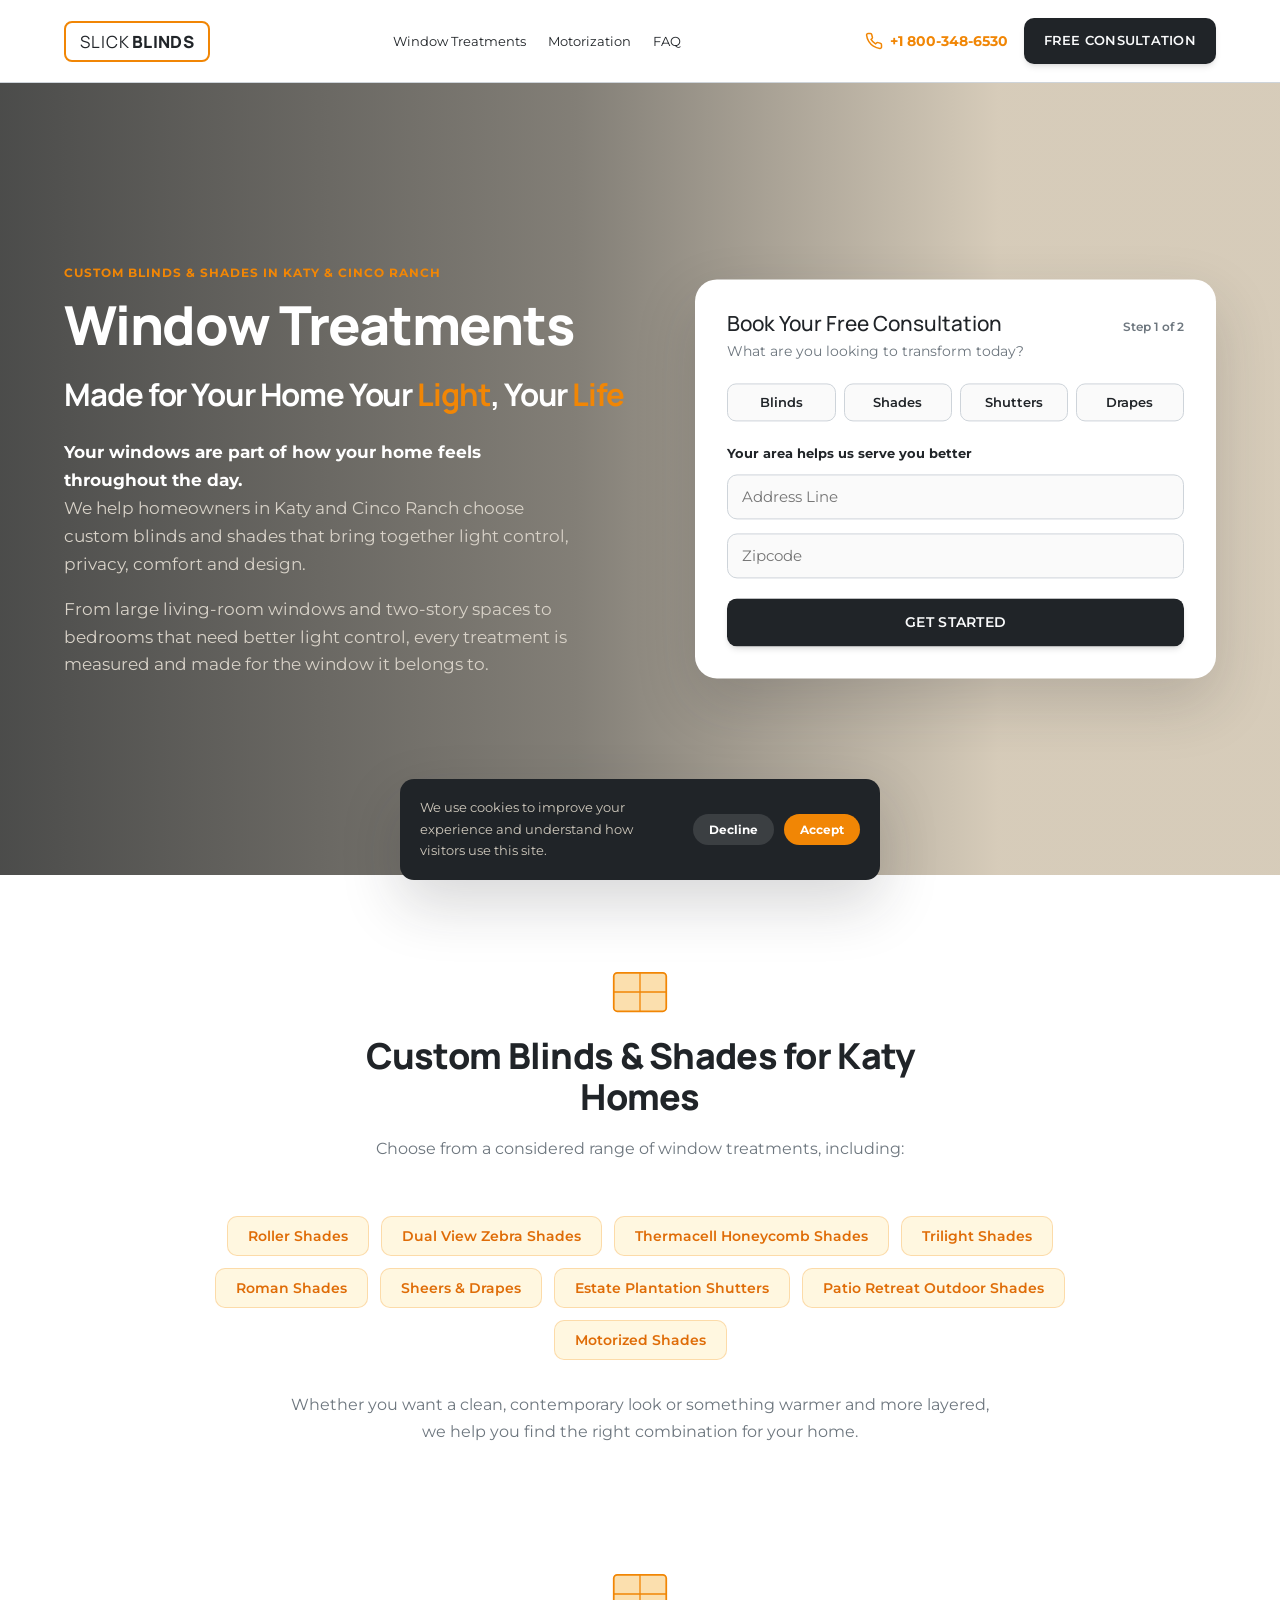
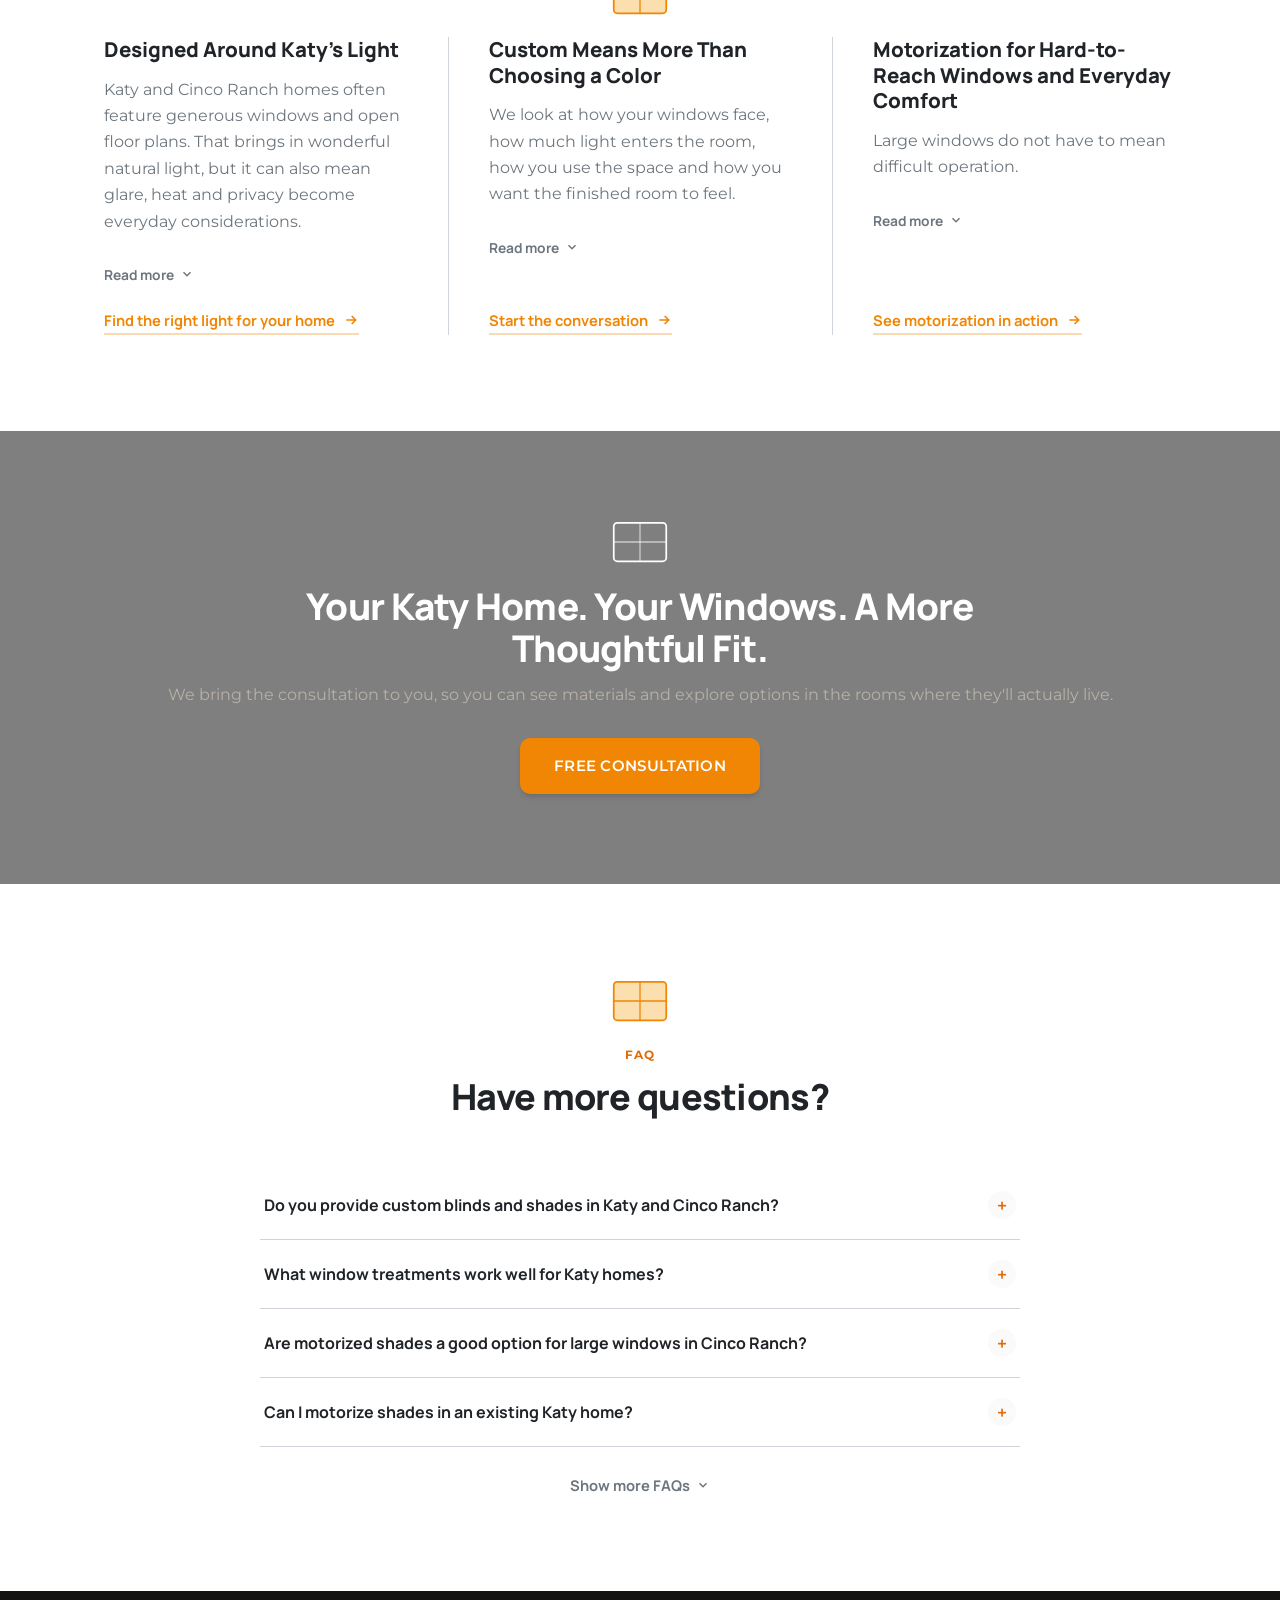
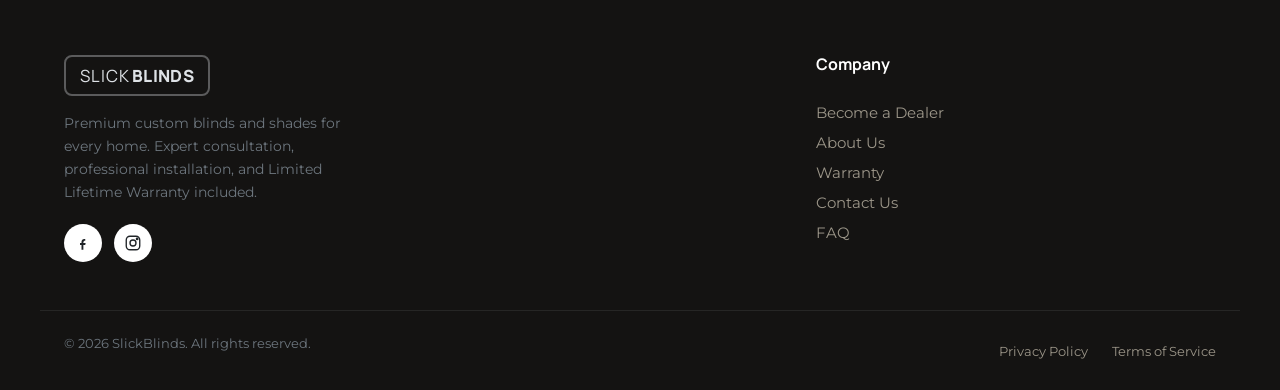
==== commit 38aeef97: "index.html: add scroll-triggered window/blind reveal motif A small window-with-shade SVG sits above " ====
--- a/index.html
+++ b/index.html
@@ -128,6 +128,14 @@
   <!-- PRODUCTS -->
   <section class="section" id="products">
     <div class="container">
+      <div class="scroll-blind reveal" aria-hidden="true">
+        <svg viewBox="0 0 64 48" width="56" height="42">
+          <rect class="blind-frame" x="2" y="2" width="60" height="44" rx="4" fill="#FBDFAE" stroke="#F18605" stroke-width="2"/>
+          <line class="blind-mullion" x1="32" y1="2" x2="32" y2="46" stroke="#F18605" stroke-width="1.5"/>
+          <line class="blind-mullion" x1="2" y1="24" x2="62" y2="24" stroke="#F18605" stroke-width="1.5"/>
+          <rect class="blind-shade" x="2" y="2" width="60" height="44" fill="#202428"/>
+        </svg>
+      </div>
       <div class="section-head reveal">
         <h2>Custom Blinds &amp; Shades for Katy Homes</h2>
         <p>Choose from a considered range of window treatments, including:</p>
@@ -152,6 +160,14 @@
   <!-- WHY KATY HOMEOWNERS CHOOSE SLICKBLINDS (merged editorial columns) -->
   <section class="section section-tight-top" id="motorization">
     <div class="container">
+      <div class="scroll-blind reveal" aria-hidden="true">
+        <svg viewBox="0 0 64 48" width="56" height="42">
+          <rect class="blind-frame" x="2" y="2" width="60" height="44" rx="4" fill="#FBDFAE" stroke="#F18605" stroke-width="2"/>
+          <line class="blind-mullion" x1="32" y1="2" x2="32" y2="46" stroke="#F18605" stroke-width="1.5"/>
+          <line class="blind-mullion" x1="2" y1="24" x2="62" y2="24" stroke="#F18605" stroke-width="1.5"/>
+          <rect class="blind-shade" x="2" y="2" width="60" height="44" fill="#202428"/>
+        </svg>
+      </div>
       <div class="feature-columns">
 
         <div class="feature-col reveal">
@@ -236,6 +252,14 @@
     <div class="journey-overlay"></div>
     <div class="final-cta">
       <div class="container final-cta-inner reveal">
+        <div class="scroll-blind scroll-blind-light" aria-hidden="true">
+          <svg viewBox="0 0 64 48" width="56" height="42">
+            <rect class="blind-frame" x="2" y="2" width="60" height="44" rx="4" fill="none" stroke="#fff" stroke-width="2"/>
+            <line class="blind-mullion" x1="32" y1="2" x2="32" y2="46" stroke="rgba(255,255,255,0.6)" stroke-width="1.5"/>
+            <line class="blind-mullion" x1="2" y1="24" x2="62" y2="24" stroke="rgba(255,255,255,0.6)" stroke-width="1.5"/>
+            <rect class="blind-shade" x="2" y="2" width="60" height="44" fill="#F18605"/>
+          </svg>
+        </div>
         <h2>Your Katy Home. Your Windows. A More Thoughtful Fit.</h2>
         <p>We bring the consultation to you, so you can see materials and explore options in the rooms where they'll actually live.</p>
         <a href="#quote" class="btn btn-primary btn-lg">Free Consultation</a>
@@ -246,6 +270,14 @@
   <!-- LOCAL FAQ -->
   <section class="section" id="faq">
     <div class="container">
+      <div class="scroll-blind reveal" aria-hidden="true">
+        <svg viewBox="0 0 64 48" width="56" height="42">
+          <rect class="blind-frame" x="2" y="2" width="60" height="44" rx="4" fill="#FBDFAE" stroke="#F18605" stroke-width="2"/>
+          <line class="blind-mullion" x1="32" y1="2" x2="32" y2="46" stroke="#F18605" stroke-width="1.5"/>
+          <line class="blind-mullion" x1="2" y1="24" x2="62" y2="24" stroke="#F18605" stroke-width="1.5"/>
+          <rect class="blind-shade" x="2" y="2" width="60" height="44" fill="#202428"/>
+        </svg>
+      </div>
       <div class="section-head reveal">
         <span class="eyebrow">FAQ</span>
         <h2>Have more questions?</h2>
--- a/css/style.css
+++ b/css/style.css
@@ -660,6 +660,19 @@
   .benefit-card:nth-child(2n) { border-left: none; }
 }
 
+/* Pin the "why us" CTA to the grid's 2nd divider rather than the
+   container's optical center, which don't quite coincide. */
+.benefit-grid + .prose-cta {
+  display: grid;
+  grid-template-columns: repeat(4, 1fr);
+  gap: 32px;
+  text-align: left;
+}
+.benefit-grid + .prose-cta .text-cta { grid-column: 3 / 5; }
+@media (max-width: 900px) {
+  .benefit-grid + .prose-cta { display: block; text-align: center; }
+}
+
 /* ---------- Footer ---------- */
 .site-footer { background: #141312; color: #9c9689; padding: 64px 0 0; }
 .footer-inner {
@@ -708,6 +721,19 @@
 /* ---------- Reveal-on-scroll ---------- */
 .reveal { opacity: 0; transform: translateY(18px); transition: opacity 0.6s ease, transform 0.6s ease; }
 .reveal.is-visible { opacity: 1; transform: translateY(0); }
+
+/* Scroll-triggered window/blind motif — rides the same .reveal/.is-visible
+   toggle above, no extra JS. The shade rolls up once its section scrolls
+   into view. */
+.scroll-blind { display: flex; justify-content: center; margin: 0 auto 22px; }
+.blind-shade {
+  transform-origin: top center;
+  transform: scaleY(1);
+  transition: transform 1.1s cubic-bezier(0.16, 1, 0.3, 1) 0.2s;
+}
+.reveal.is-visible .blind-shade,
+.is-visible .scroll-blind .blind-shade { transform: scaleY(0); }
+.scroll-blind-light .blind-shade { fill: var(--orange); }
 
 /* ---------- Cookie notice ---------- */
 .cookie-notice {
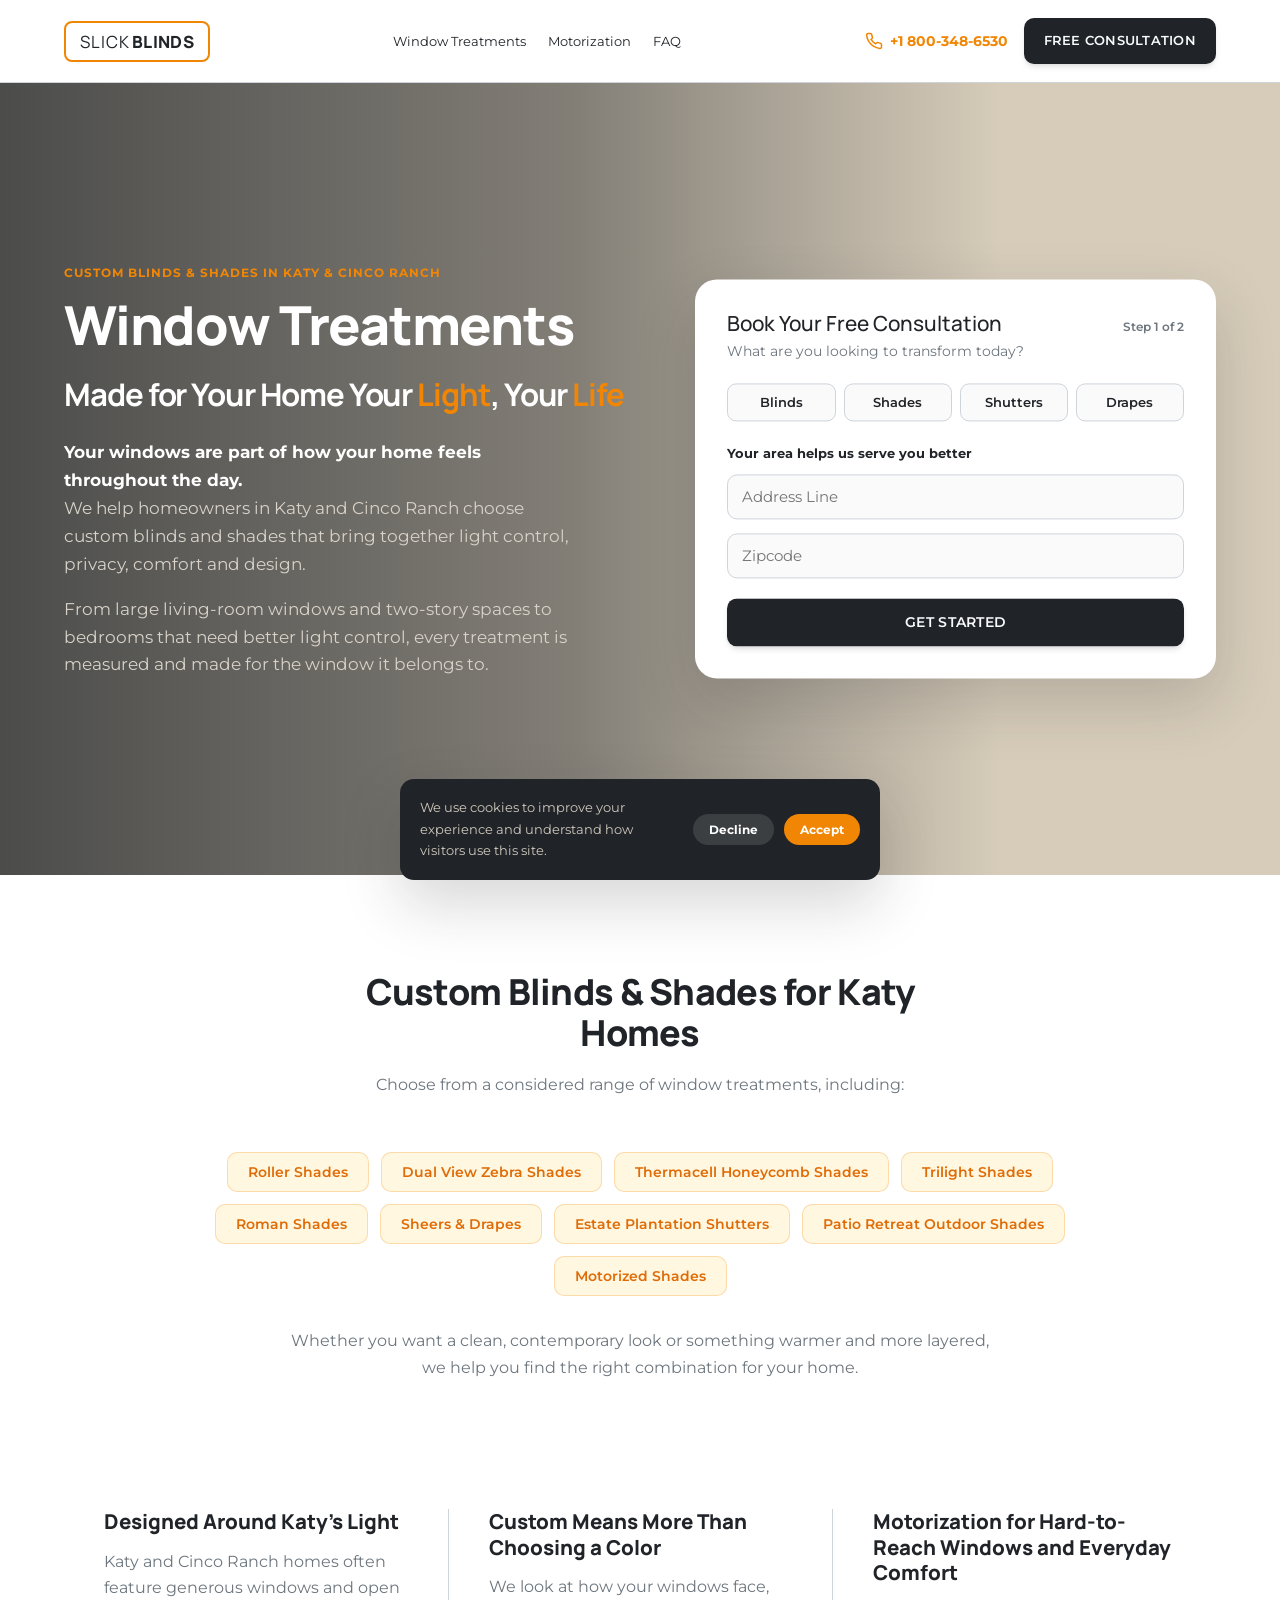
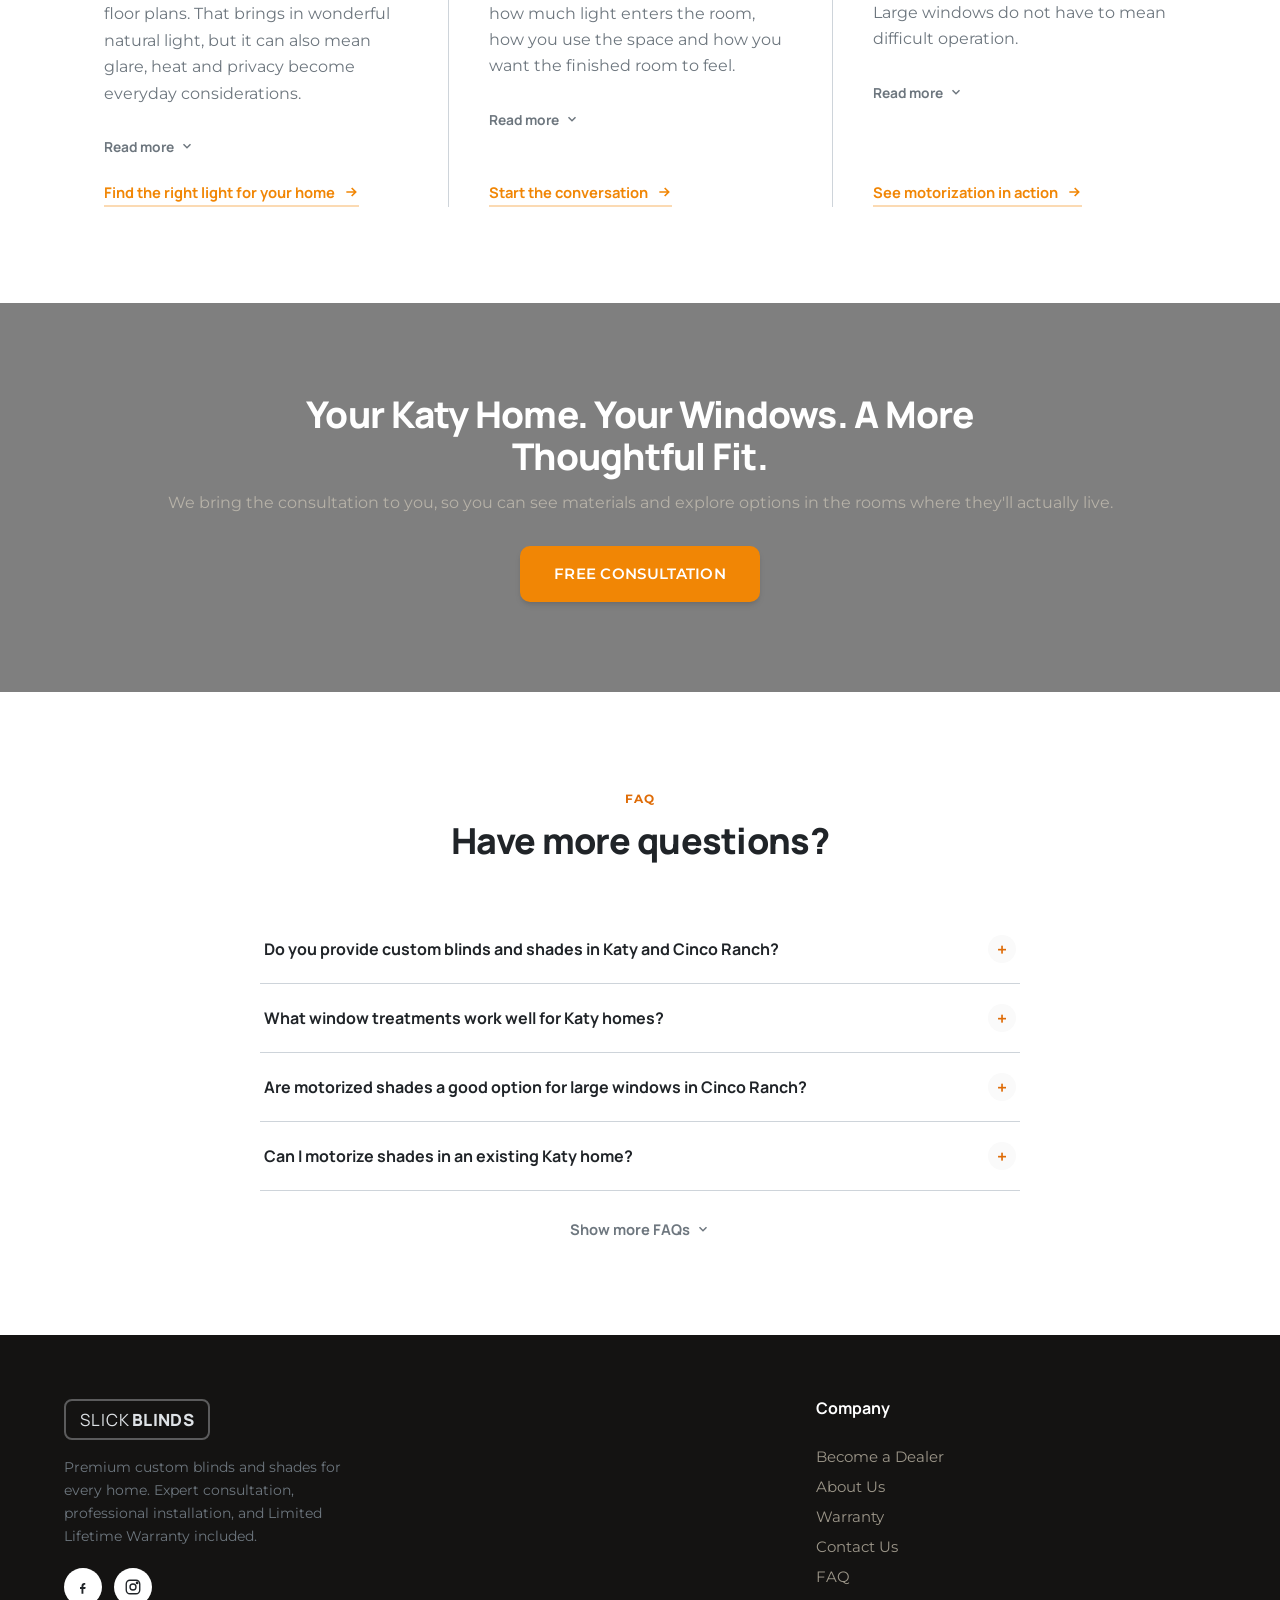
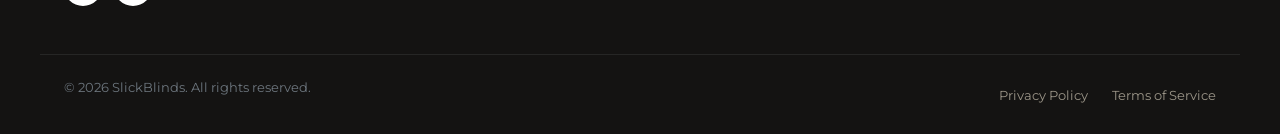
==== commit 20fc0968: "Revert scroll-triggered window/blind reveal motif on index.html Removes all four .scroll-blind insta" ====
--- a/index.html
+++ b/index.html
@@ -128,14 +128,6 @@
   <!-- PRODUCTS -->
   <section class="section" id="products">
     <div class="container">
-      <div class="scroll-blind reveal" aria-hidden="true">
-        <svg viewBox="0 0 64 48" width="56" height="42">
-          <rect class="blind-frame" x="2" y="2" width="60" height="44" rx="4" fill="#FBDFAE" stroke="#F18605" stroke-width="2"/>
-          <line class="blind-mullion" x1="32" y1="2" x2="32" y2="46" stroke="#F18605" stroke-width="1.5"/>
-          <line class="blind-mullion" x1="2" y1="24" x2="62" y2="24" stroke="#F18605" stroke-width="1.5"/>
-          <rect class="blind-shade" x="2" y="2" width="60" height="44" fill="#202428"/>
-        </svg>
-      </div>
       <div class="section-head reveal">
         <h2>Custom Blinds &amp; Shades for Katy Homes</h2>
         <p>Choose from a considered range of window treatments, including:</p>
@@ -160,14 +152,6 @@
   <!-- WHY KATY HOMEOWNERS CHOOSE SLICKBLINDS (merged editorial columns) -->
   <section class="section section-tight-top" id="motorization">
     <div class="container">
-      <div class="scroll-blind reveal" aria-hidden="true">
-        <svg viewBox="0 0 64 48" width="56" height="42">
-          <rect class="blind-frame" x="2" y="2" width="60" height="44" rx="4" fill="#FBDFAE" stroke="#F18605" stroke-width="2"/>
-          <line class="blind-mullion" x1="32" y1="2" x2="32" y2="46" stroke="#F18605" stroke-width="1.5"/>
-          <line class="blind-mullion" x1="2" y1="24" x2="62" y2="24" stroke="#F18605" stroke-width="1.5"/>
-          <rect class="blind-shade" x="2" y="2" width="60" height="44" fill="#202428"/>
-        </svg>
-      </div>
       <div class="feature-columns">
 
         <div class="feature-col reveal">
@@ -252,14 +236,6 @@
     <div class="journey-overlay"></div>
     <div class="final-cta">
       <div class="container final-cta-inner reveal">
-        <div class="scroll-blind scroll-blind-light" aria-hidden="true">
-          <svg viewBox="0 0 64 48" width="56" height="42">
-            <rect class="blind-frame" x="2" y="2" width="60" height="44" rx="4" fill="none" stroke="#fff" stroke-width="2"/>
-            <line class="blind-mullion" x1="32" y1="2" x2="32" y2="46" stroke="rgba(255,255,255,0.6)" stroke-width="1.5"/>
-            <line class="blind-mullion" x1="2" y1="24" x2="62" y2="24" stroke="rgba(255,255,255,0.6)" stroke-width="1.5"/>
-            <rect class="blind-shade" x="2" y="2" width="60" height="44" fill="#F18605"/>
-          </svg>
-        </div>
         <h2>Your Katy Home. Your Windows. A More Thoughtful Fit.</h2>
         <p>We bring the consultation to you, so you can see materials and explore options in the rooms where they'll actually live.</p>
         <a href="#quote" class="btn btn-primary btn-lg">Free Consultation</a>
@@ -270,14 +246,6 @@
   <!-- LOCAL FAQ -->
   <section class="section" id="faq">
     <div class="container">
-      <div class="scroll-blind reveal" aria-hidden="true">
-        <svg viewBox="0 0 64 48" width="56" height="42">
-          <rect class="blind-frame" x="2" y="2" width="60" height="44" rx="4" fill="#FBDFAE" stroke="#F18605" stroke-width="2"/>
-          <line class="blind-mullion" x1="32" y1="2" x2="32" y2="46" stroke="#F18605" stroke-width="1.5"/>
-          <line class="blind-mullion" x1="2" y1="24" x2="62" y2="24" stroke="#F18605" stroke-width="1.5"/>
-          <rect class="blind-shade" x="2" y="2" width="60" height="44" fill="#202428"/>
-        </svg>
-      </div>
       <div class="section-head reveal">
         <span class="eyebrow">FAQ</span>
         <h2>Have more questions?</h2>
--- a/css/style.css
+++ b/css/style.css
@@ -667,6 +667,7 @@
   grid-template-columns: repeat(4, 1fr);
   gap: 32px;
   text-align: left;
+  margin-top: 56px;
 }
 .benefit-grid + .prose-cta .text-cta { grid-column: 3 / 5; }
 @media (max-width: 900px) {
@@ -721,19 +722,6 @@
 /* ---------- Reveal-on-scroll ---------- */
 .reveal { opacity: 0; transform: translateY(18px); transition: opacity 0.6s ease, transform 0.6s ease; }
 .reveal.is-visible { opacity: 1; transform: translateY(0); }
-
-/* Scroll-triggered window/blind motif — rides the same .reveal/.is-visible
-   toggle above, no extra JS. The shade rolls up once its section scrolls
-   into view. */
-.scroll-blind { display: flex; justify-content: center; margin: 0 auto 22px; }
-.blind-shade {
-  transform-origin: top center;
-  transform: scaleY(1);
-  transition: transform 1.1s cubic-bezier(0.16, 1, 0.3, 1) 0.2s;
-}
-.reveal.is-visible .blind-shade,
-.is-visible .scroll-blind .blind-shade { transform: scaleY(0); }
-.scroll-blind-light .blind-shade { fill: var(--orange); }
 
 /* ---------- Cookie notice ---------- */
 .cookie-notice {
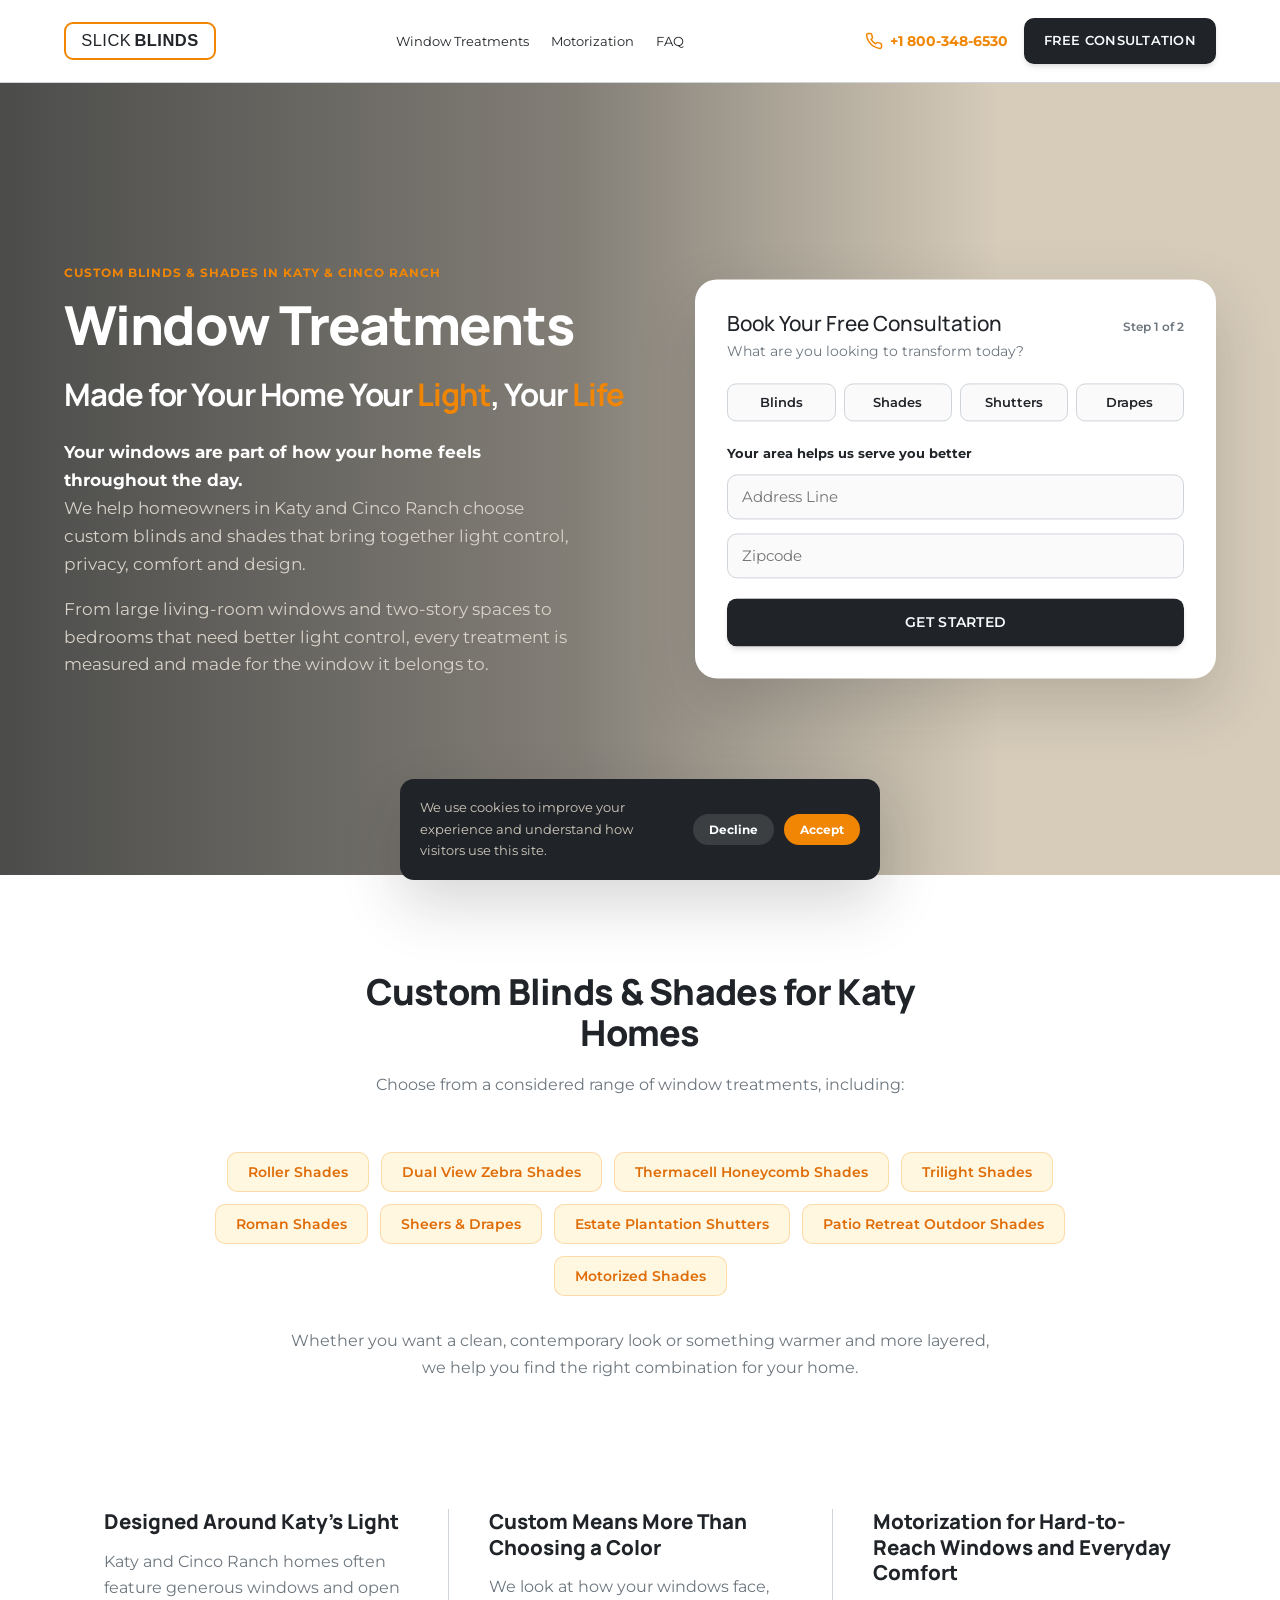
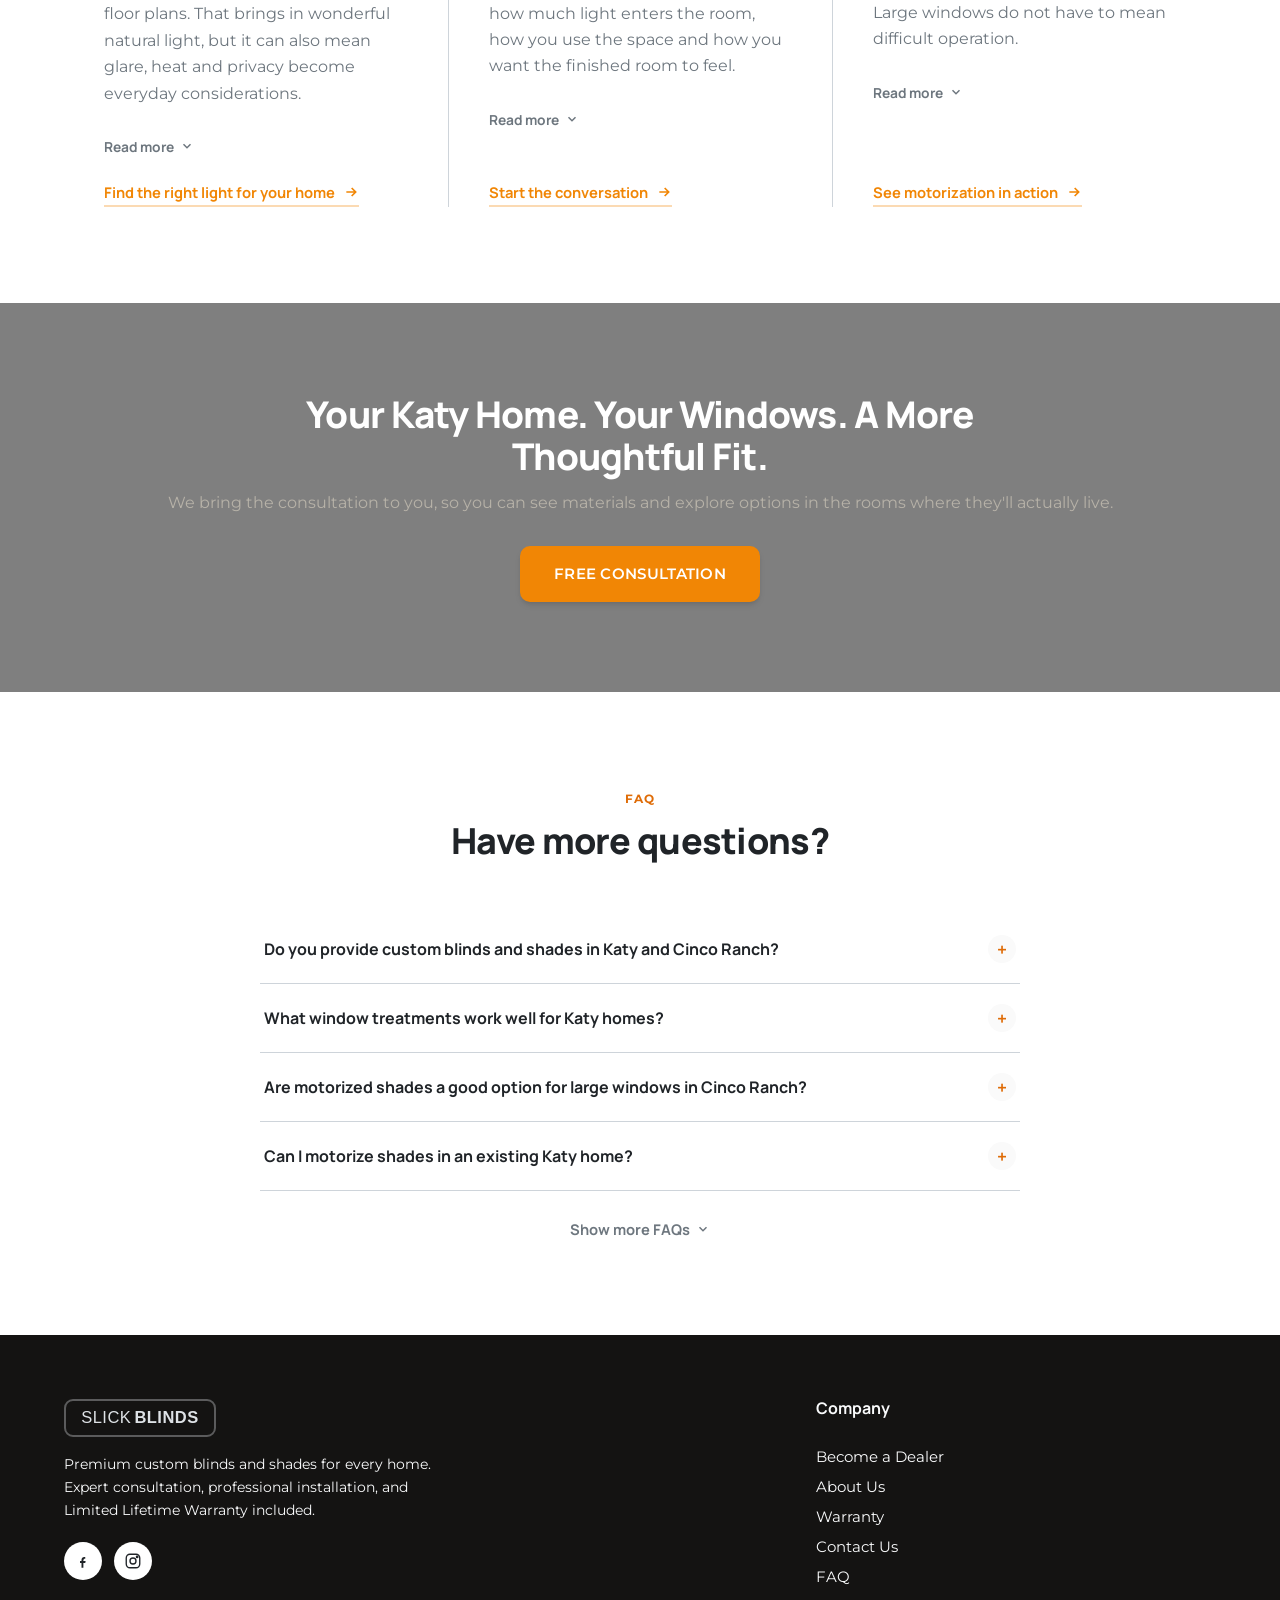
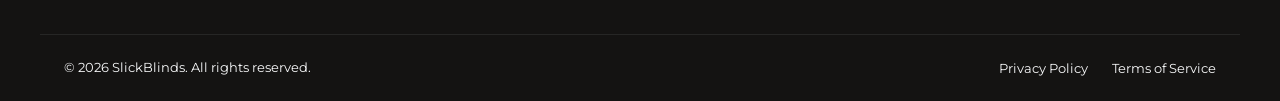
==== commit 50bf7ef2: "Convert logo and favicon from inline code to real image files Adds assets/images/logo.svg (header), " ====
--- a/index.html
+++ b/index.html
@@ -5,7 +5,7 @@
 <meta name="viewport" content="width=device-width, initial-scale=1.0">
 <title>SlickBlinds | Custom Blinds &amp; Shades in Katy &amp; Cinco Ranch</title>
 <meta name="description" content="Custom blinds and shades for Katy and Cinco Ranch homes, bringing together light control, privacy and design. Measured and installed by SlickBlinds. Book your free in-home consultation.">
-<link rel="icon" href="data:image/svg+xml,%3Csvg xmlns='http://www.w3.org/2000/svg' viewBox='0 0 100 100'%3E%3Crect width='100' height='100' rx='16' fill='%23202428'/%3E%3Crect x='18' y='18' width='64' height='64' rx='10' fill='none' stroke='%23F18605' stroke-width='6'/%3E%3C/svg%3E">
+<link rel="icon" href="assets/images/favicon.svg" type="image/svg+xml">
 <link rel="preconnect" href="https://fonts.googleapis.com">
 <link rel="preconnect" href="https://fonts.gstatic.com" crossorigin>
 <link href="https://fonts.googleapis.com/css2?family=Manrope:wght@700;800&family=Montserrat:wght@400;500;600;700;800&display=swap" rel="stylesheet">
@@ -16,7 +16,7 @@
 <header class="site-header" id="siteHeader">
   <div class="container header-inner">
     <a href="#top" class="logo">
-      <span class="logo-light">SLICK</span><span class="logo-bold">BLINDS</span>
+      <img src="assets/images/logo.svg" alt="SlickBlinds" class="logo-img">
     </a>
 
     <nav class="main-nav" id="mainNav">
@@ -343,7 +343,7 @@
   <div class="container footer-inner">
     <div class="footer-brand">
       <a href="#top" class="logo logo-dark">
-        <span class="logo-light">SLICK</span><span class="logo-bold">BLINDS</span>
+        <img src="assets/images/logo-footer.svg" alt="SlickBlinds" class="logo-img">
       </a>
       <p>Premium custom blinds and shades for every home. Expert consultation, professional installation, and Limited Lifetime Warranty included.</p>
       <div class="footer-social">
--- a/css/style.css
+++ b/css/style.css
@@ -147,28 +147,12 @@
   gap: 20px;
 }
 
-/* Logo — exact brand spec: PRIMARY border #F18605 / wordmark #212529 */
-.logo {
-  display: inline-flex;
-  align-items: center;
-  background: #fff;
-  border: 2px solid var(--orange);
-  border-radius: 8px;
-  padding: 7px 14px;
-  font-family: var(--font-head);
-  font-weight: 800;
-  font-size: 1.05rem;
-  color: #212529;
-  letter-spacing: 0.04em;
-  white-space: nowrap;
-}
-.logo .logo-light { font-weight: 400; margin-right: 2px; letter-spacing: 0.06em; }
-.logo .logo-bold { font-weight: 800; letter-spacing: 0.02em; }
-/* Muted monochrome variant — light-grey border and wordmark, for the dark footer */
-.logo-dark {
-  background: transparent;
-  border-color: rgba(222, 226, 230, 0.35);
-}
+/* Logo — now a real image file (assets/images/logo.svg, logo-footer.svg
+   for the dark variant) instead of CSS-rendered text/border, so it can be
+   swapped by replacing the file. .logo is just the link wrapper. */
+.logo { display: inline-flex; align-items: center; }
+.logo-img { display: block; width: 152px; height: 38px; }
+.logo:hover .logo-img { opacity: 0.85; }
 .logo-dark, .logo-dark .logo-light, .logo-dark .logo-bold { color: #DEE2E6; }
 
 .main-nav { display: flex; gap: 22px; align-items: center; }
@@ -675,7 +659,7 @@
 }
 
 /* ---------- Footer ---------- */
-.site-footer { background: #141312; color: #9c9689; padding: 64px 0 0; }
+.site-footer { background: #141312; color: var(--on-dark); padding: 64px 0 0; }
 .footer-inner {
   display: grid;
   grid-template-columns: 1.8fr 1fr;
@@ -684,7 +668,7 @@
   border-bottom: 1px solid rgba(255,255,255,0.08);
 }
 .footer-brand .logo { margin-bottom: 16px; }
-.footer-brand p { font-size: 0.9rem; max-width: 34ch; line-height: 1.6; }
+.footer-brand p { color: var(--on-dark); font-size: 0.9rem; max-width: 42ch; line-height: 1.6; }
 .footer-social { display: flex; gap: 12px; margin-top: 20px; }
 .social-icon {
   display: inline-flex;
@@ -699,7 +683,7 @@
 }
 .social-icon:hover { background: var(--orange); color: #fff; transform: translateY(-2px); }
 .footer-col h4 {
-  color: #fff;
+  color: var(--on-dark);
   font-size: 1rem;
   font-weight: 700;
   margin-bottom: 18px;
@@ -716,6 +700,7 @@
   padding: 22px 24px;
   font-size: 0.82rem;
 }
+.footer-bottom p { color: var(--on-dark); margin: 0; }
 .footer-legal { display: flex; gap: 24px; }
 .footer-legal a:hover { color: var(--orange); }
 
@@ -789,5 +774,5 @@
   .section { padding: 64px 0; }
 
   .footer-inner { grid-template-columns: 1fr; gap: 32px; }
-  .footer-bottom { justify-content: center; text-align: center; }
-}
+  .footer-bottom { flex-direction: column; align-items: flex-start; text-align: left; }
+}
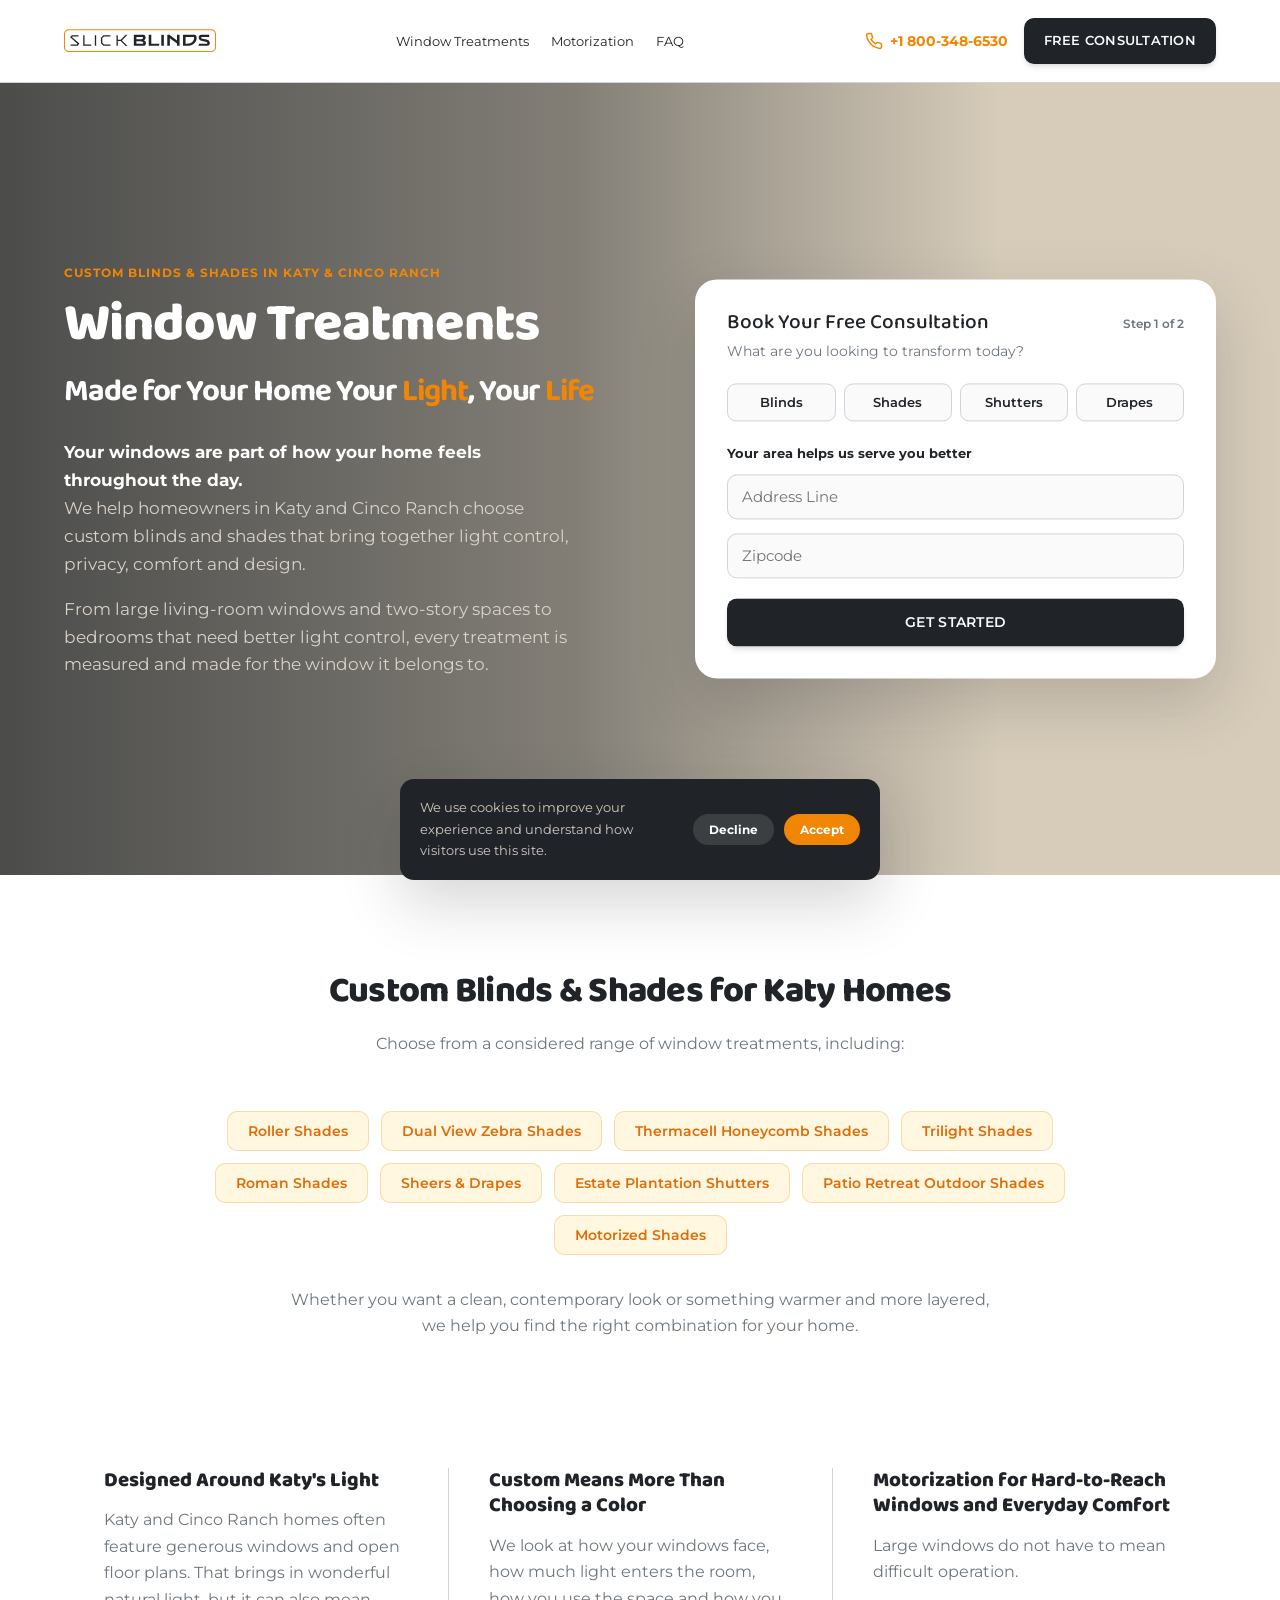
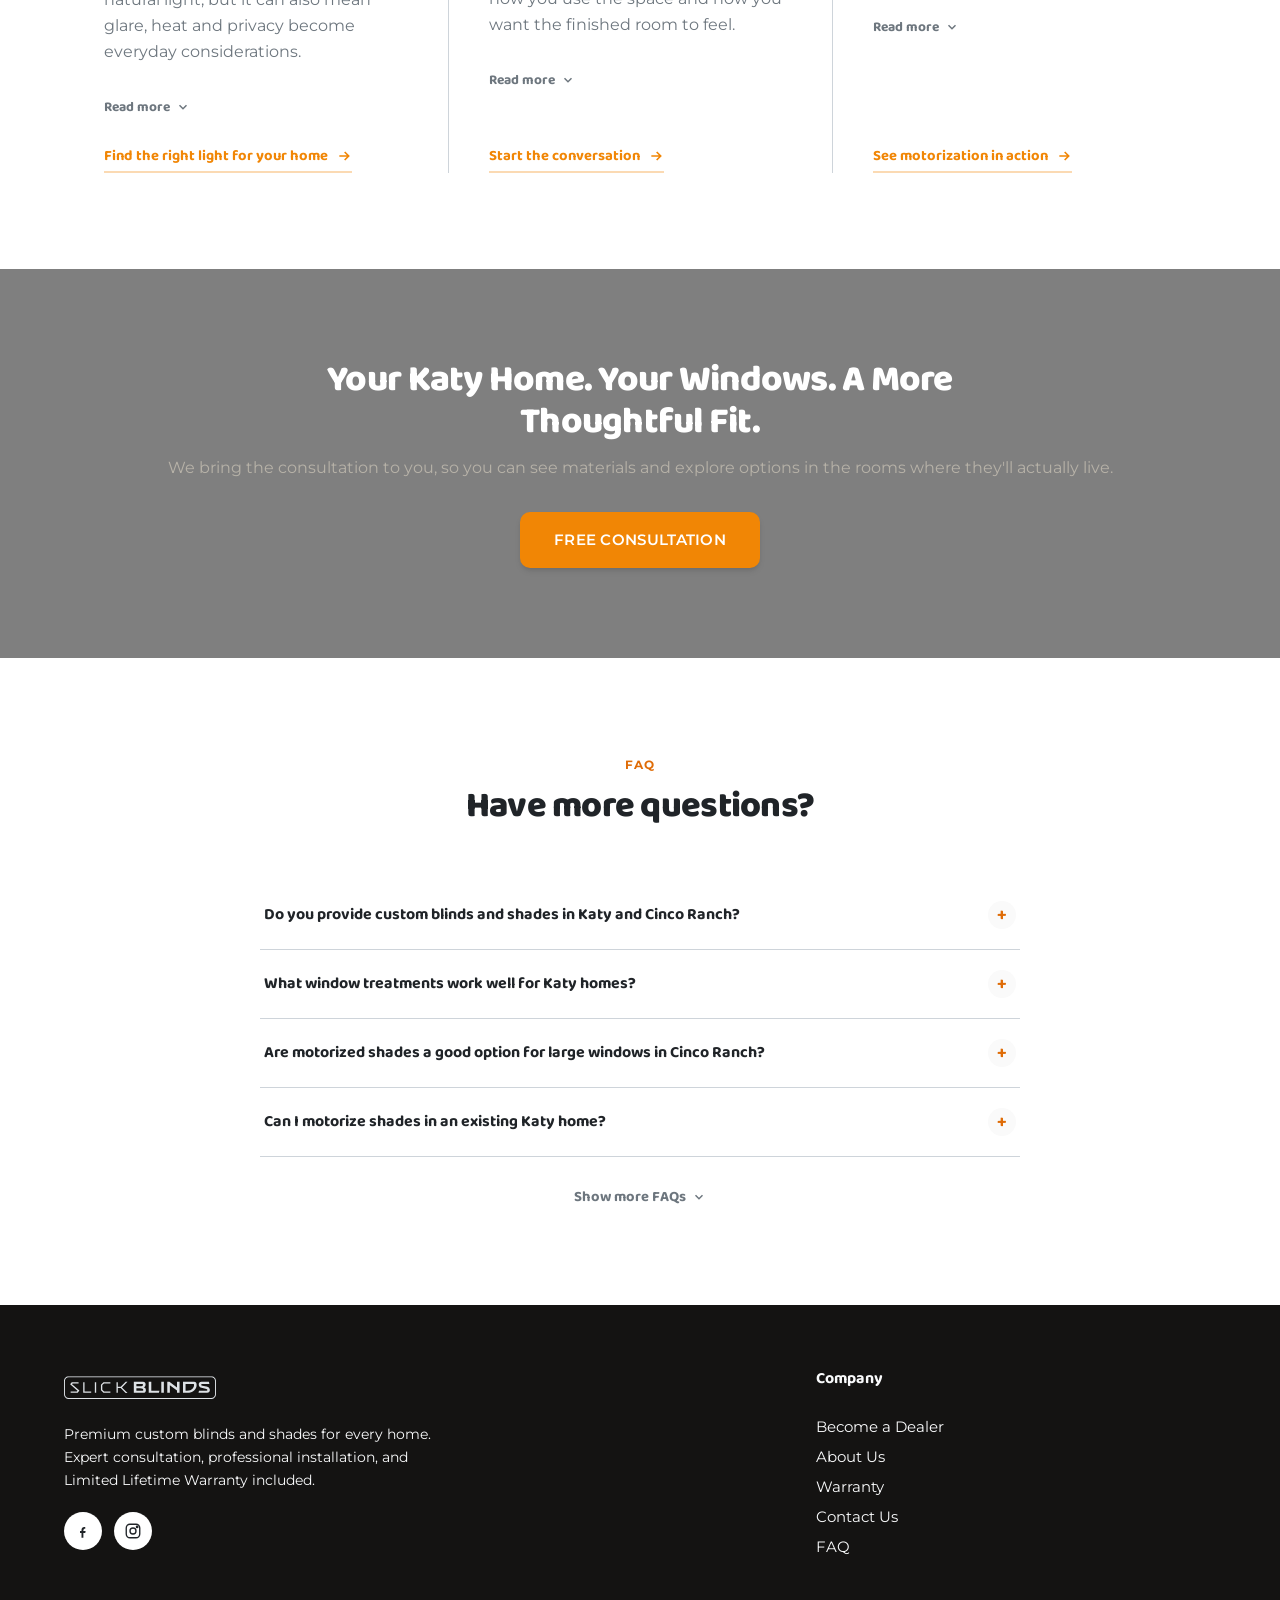
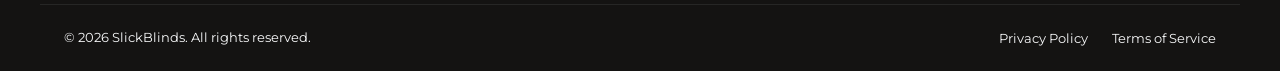
==== commit c29ed497: "Switch heading typography to Baloo 2 Matches the rounded, friendly display style shown in the refere" ====
--- a/index.html
+++ b/index.html
@@ -8,7 +8,7 @@
 <link rel="icon" href="assets/images/favicon.svg" type="image/svg+xml">
 <link rel="preconnect" href="https://fonts.googleapis.com">
 <link rel="preconnect" href="https://fonts.gstatic.com" crossorigin>
-<link href="https://fonts.googleapis.com/css2?family=Manrope:wght@700;800&family=Montserrat:wght@400;500;600;700;800&display=swap" rel="stylesheet">
+<link href="https://fonts.googleapis.com/css2?family=Baloo+2:wght@600;700;800&family=Manrope:wght@700;800&family=Montserrat:wght@400;500;600;700;800&display=swap" rel="stylesheet">
 <link rel="stylesheet" href="css/style.css">
 </head>
 <body>
--- a/css/style.css
+++ b/css/style.css
@@ -24,7 +24,7 @@
   --line: #CED4DA;          /* Border */
   --on-dark: #F9FAFB;
 
-  --font-head: 'Manrope', 'Montserrat', sans-serif; /* Neue Regrade fallback */
+  --font-head: 'Baloo 2', 'Manrope', 'Montserrat', sans-serif;
   --font-body: 'Montserrat', sans-serif;
 
   --radius: 14px;
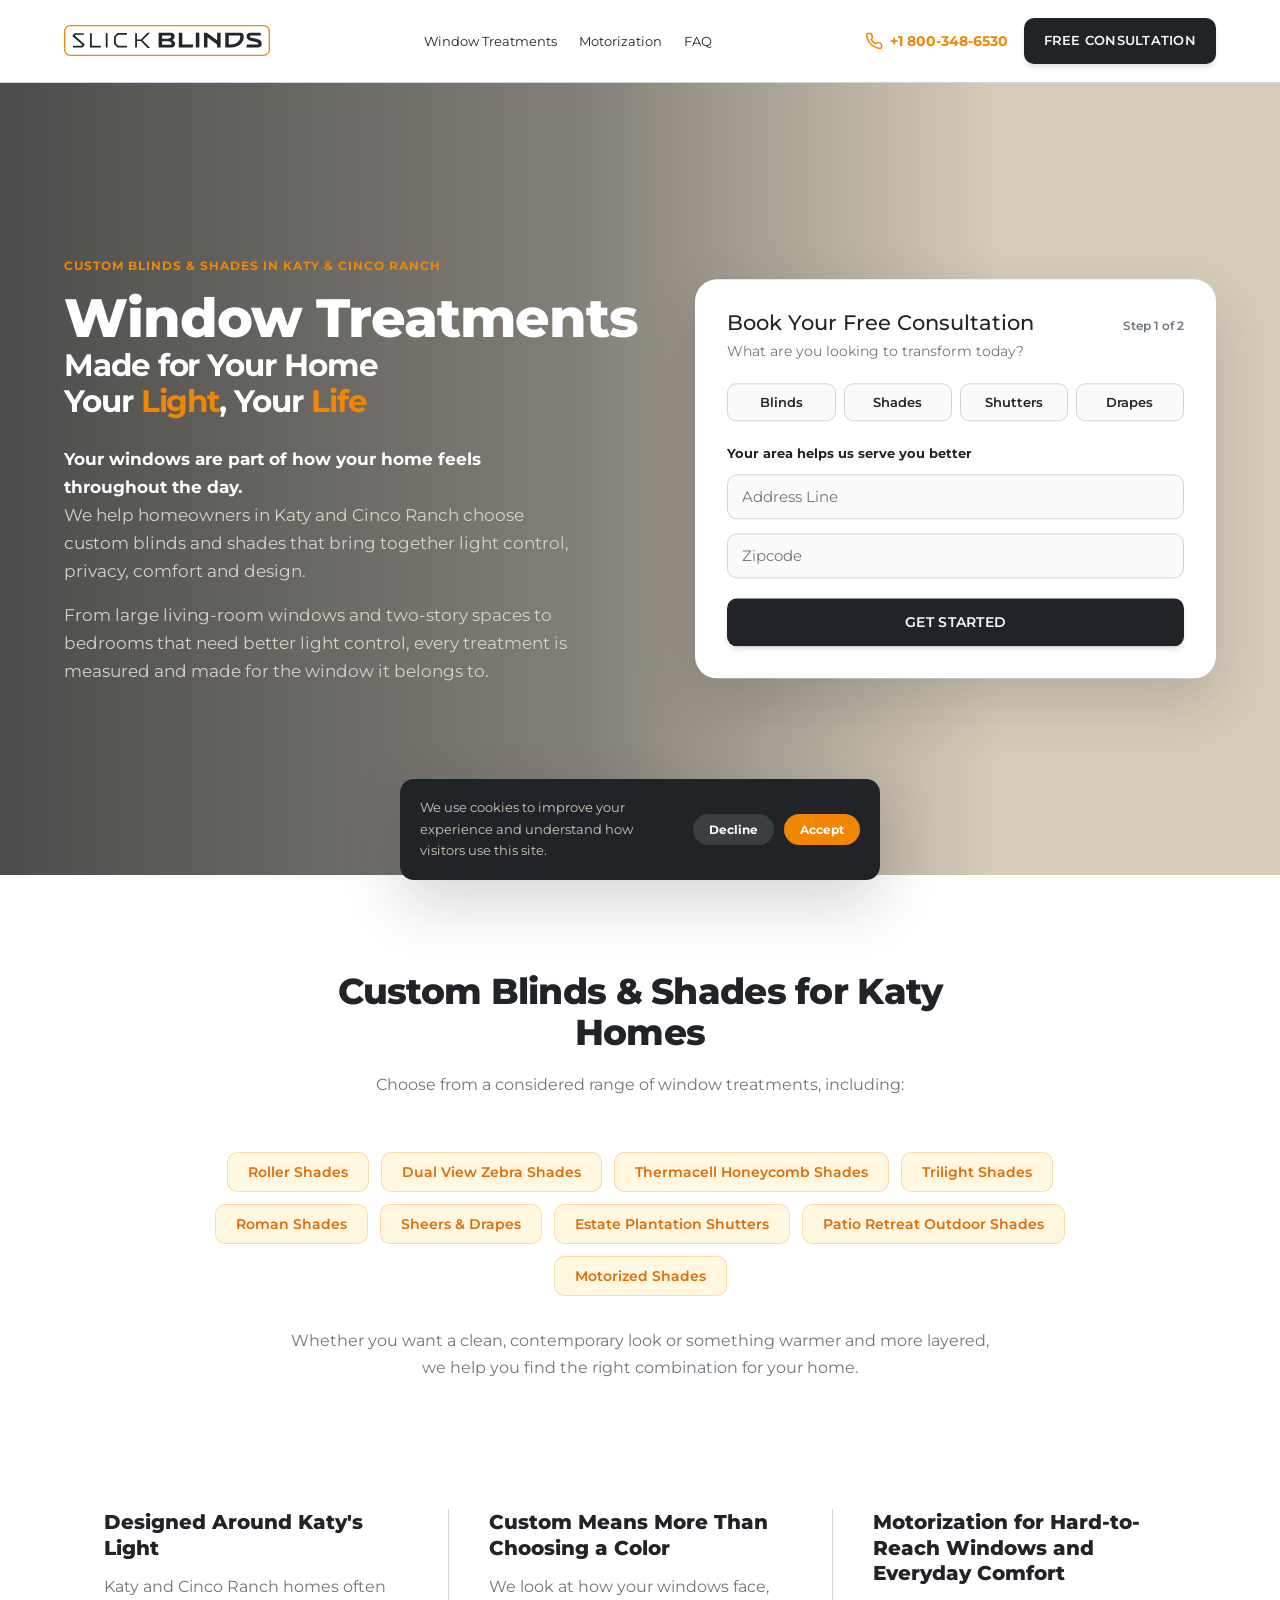
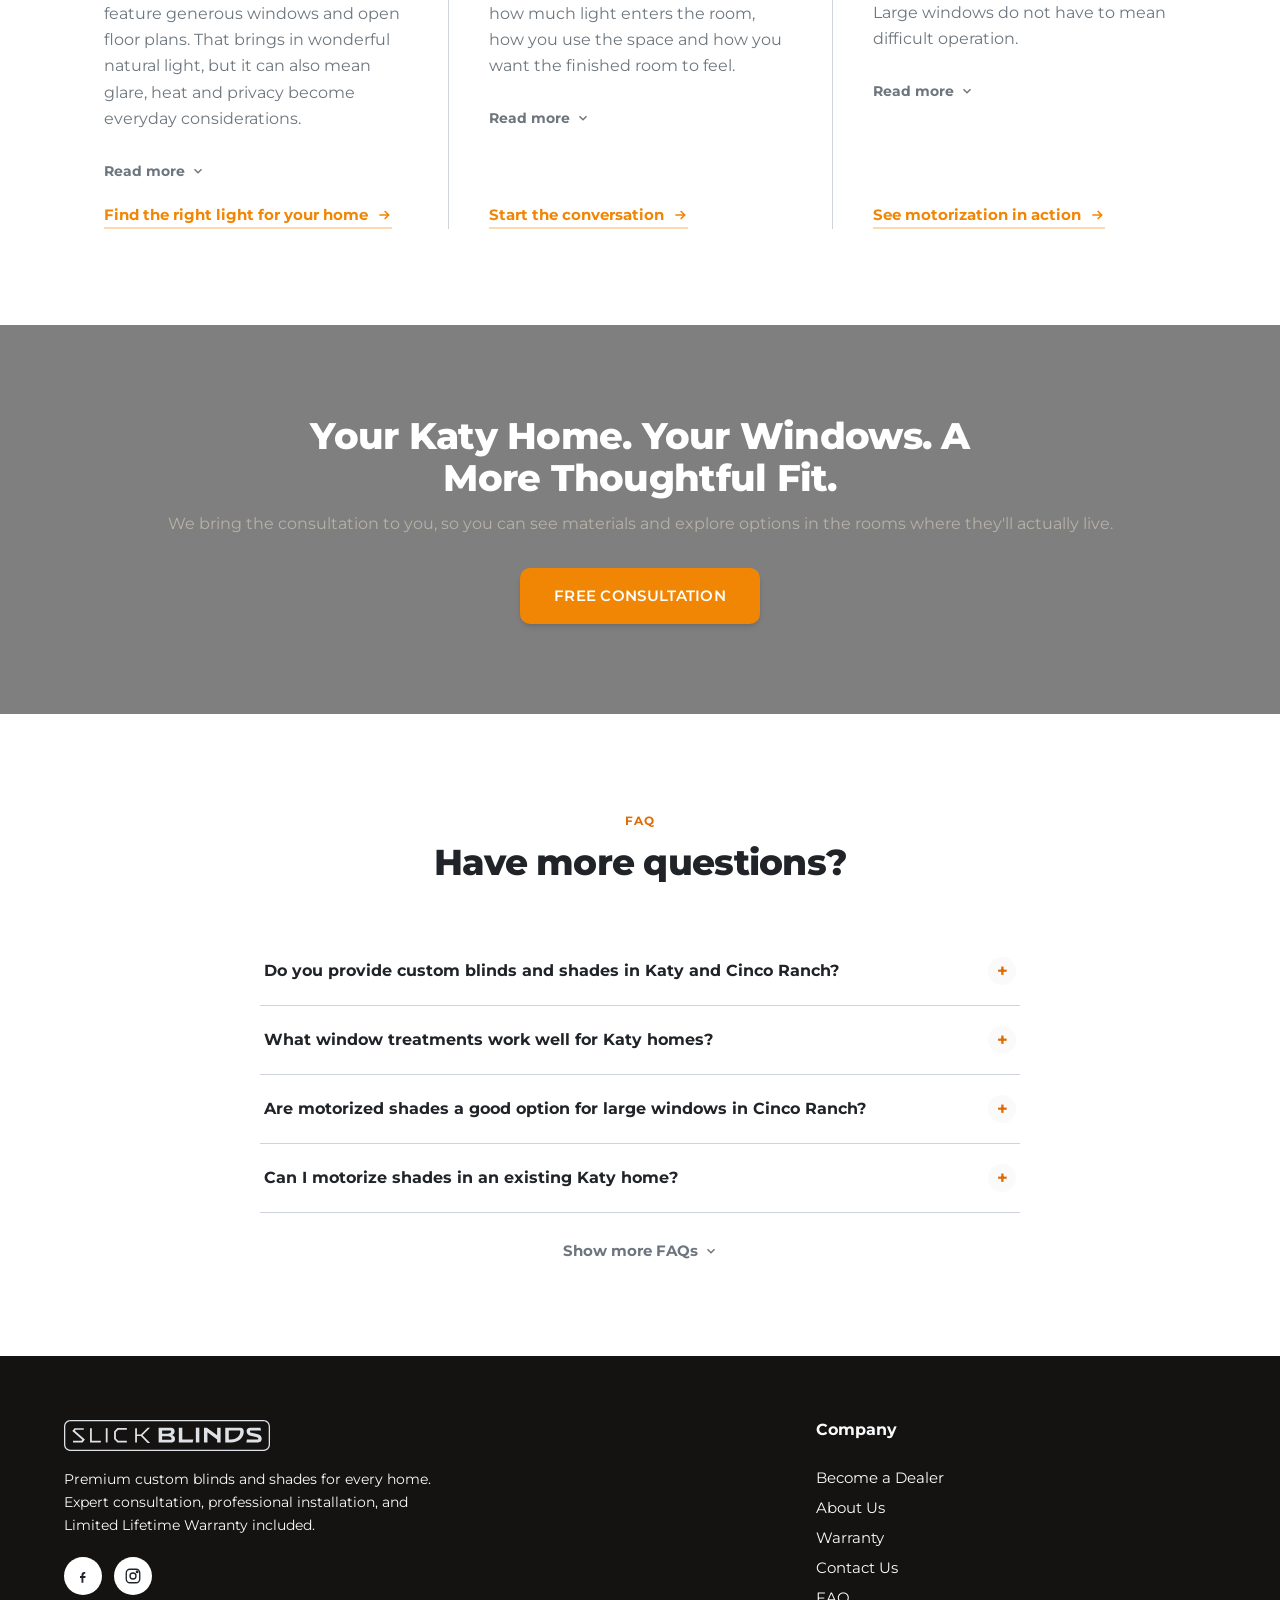
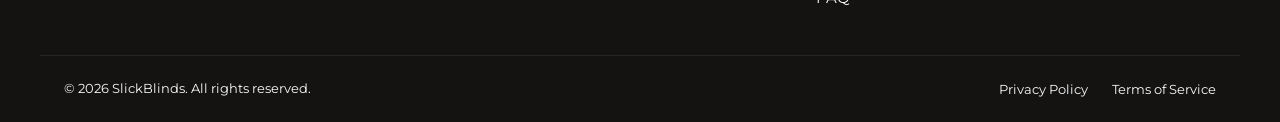
==== commit c5f125af: "Fix heading font: use Montserrat, matching slickblinds.com's own fallback DevTools on the live site " ====
--- a/index.html
+++ b/index.html
@@ -8,7 +8,7 @@
 <link rel="icon" href="assets/images/favicon.svg" type="image/svg+xml">
 <link rel="preconnect" href="https://fonts.googleapis.com">
 <link rel="preconnect" href="https://fonts.gstatic.com" crossorigin>
-<link href="https://fonts.googleapis.com/css2?family=Baloo+2:wght@600;700;800&family=Manrope:wght@700;800&family=Montserrat:wght@400;500;600;700;800&display=swap" rel="stylesheet">
+<link href="https://fonts.googleapis.com/css2?family=Montserrat:wght@400;500;600;700;800&display=swap" rel="stylesheet">
 <link rel="stylesheet" href="css/style.css">
 </head>
 <body>
--- a/css/style.css
+++ b/css/style.css
@@ -4,10 +4,10 @@
    official SlickBlinds brand reference (verified 03 Sep 2026,
    sourced from slickblinds.com live CSS + site assets).
    Neue Regrade (headings) is a paid/commercial font not
-   available via Google Fonts — Manrope ExtraBold is used as
-   the closest freely-licensed match (geometric, tight
-   tracking, 800 weight available). Montserrat is the real
-   brand body/nav/button font and is used exactly as specified.
+   available via Google Fonts. The live site's own CSS falls
+   back to Montserrat when Neue Regrade isn't loaded, so that's
+   used here too — same font as body/nav/buttons, at 800 weight
+   for headings.
    ============================================ */
 
 :root {
@@ -24,7 +24,7 @@
   --line: #CED4DA;          /* Border */
   --on-dark: #F9FAFB;
 
-  --font-head: 'Baloo 2', 'Manrope', 'Montserrat', sans-serif;
+  --font-head: 'Montserrat', ui-sans-serif, sans-serif; /* real site's own fallback for Neue Regrade (paid font, no license) */
   --font-body: 'Montserrat', sans-serif;
 
   --radius: 14px;
@@ -151,7 +151,7 @@
    for the dark variant) instead of CSS-rendered text/border, so it can be
    swapped by replacing the file. .logo is just the link wrapper. */
 .logo { display: inline-flex; align-items: center; }
-.logo-img { display: block; width: 152px; height: 38px; }
+.logo-img { display: block; height: 32px; width: auto; }
 .logo:hover .logo-img { opacity: 0.85; }
 .logo-dark, .logo-dark .logo-light, .logo-dark .logo-bold { color: #DEE2E6; }
 
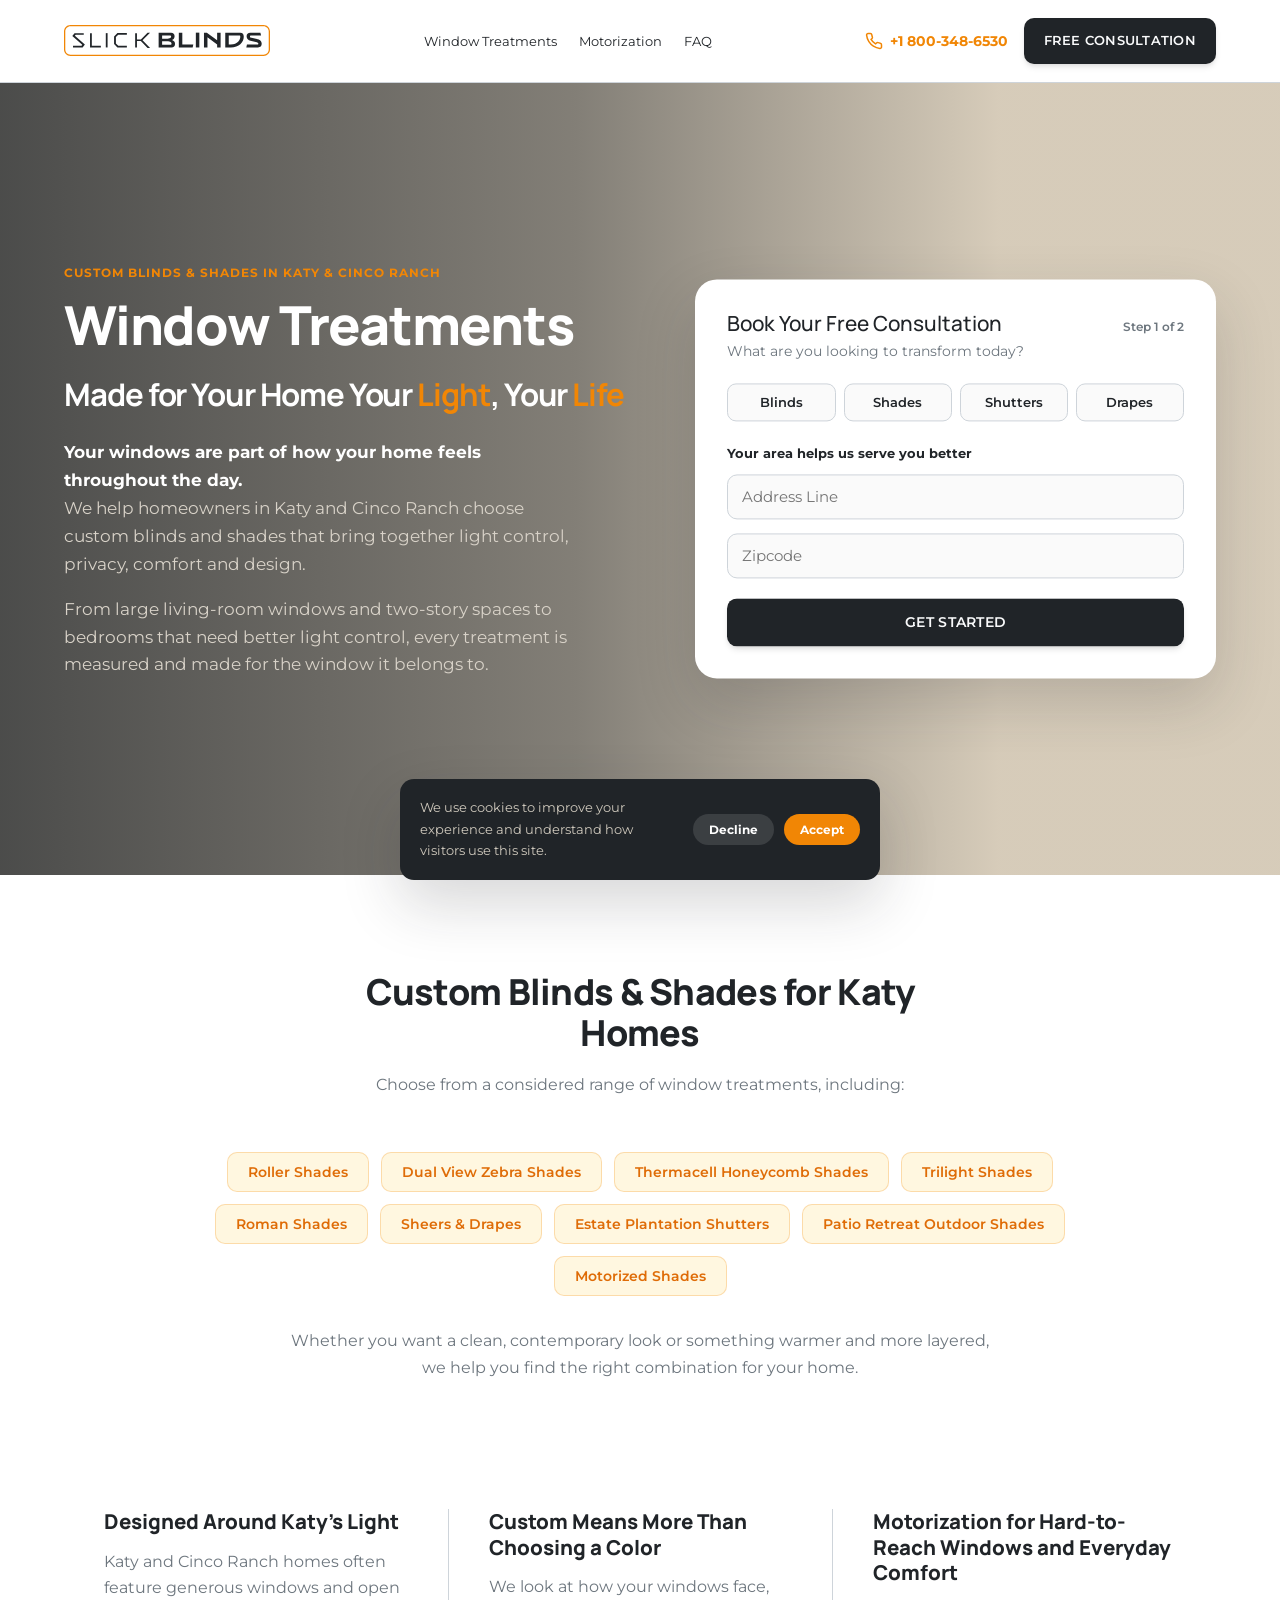
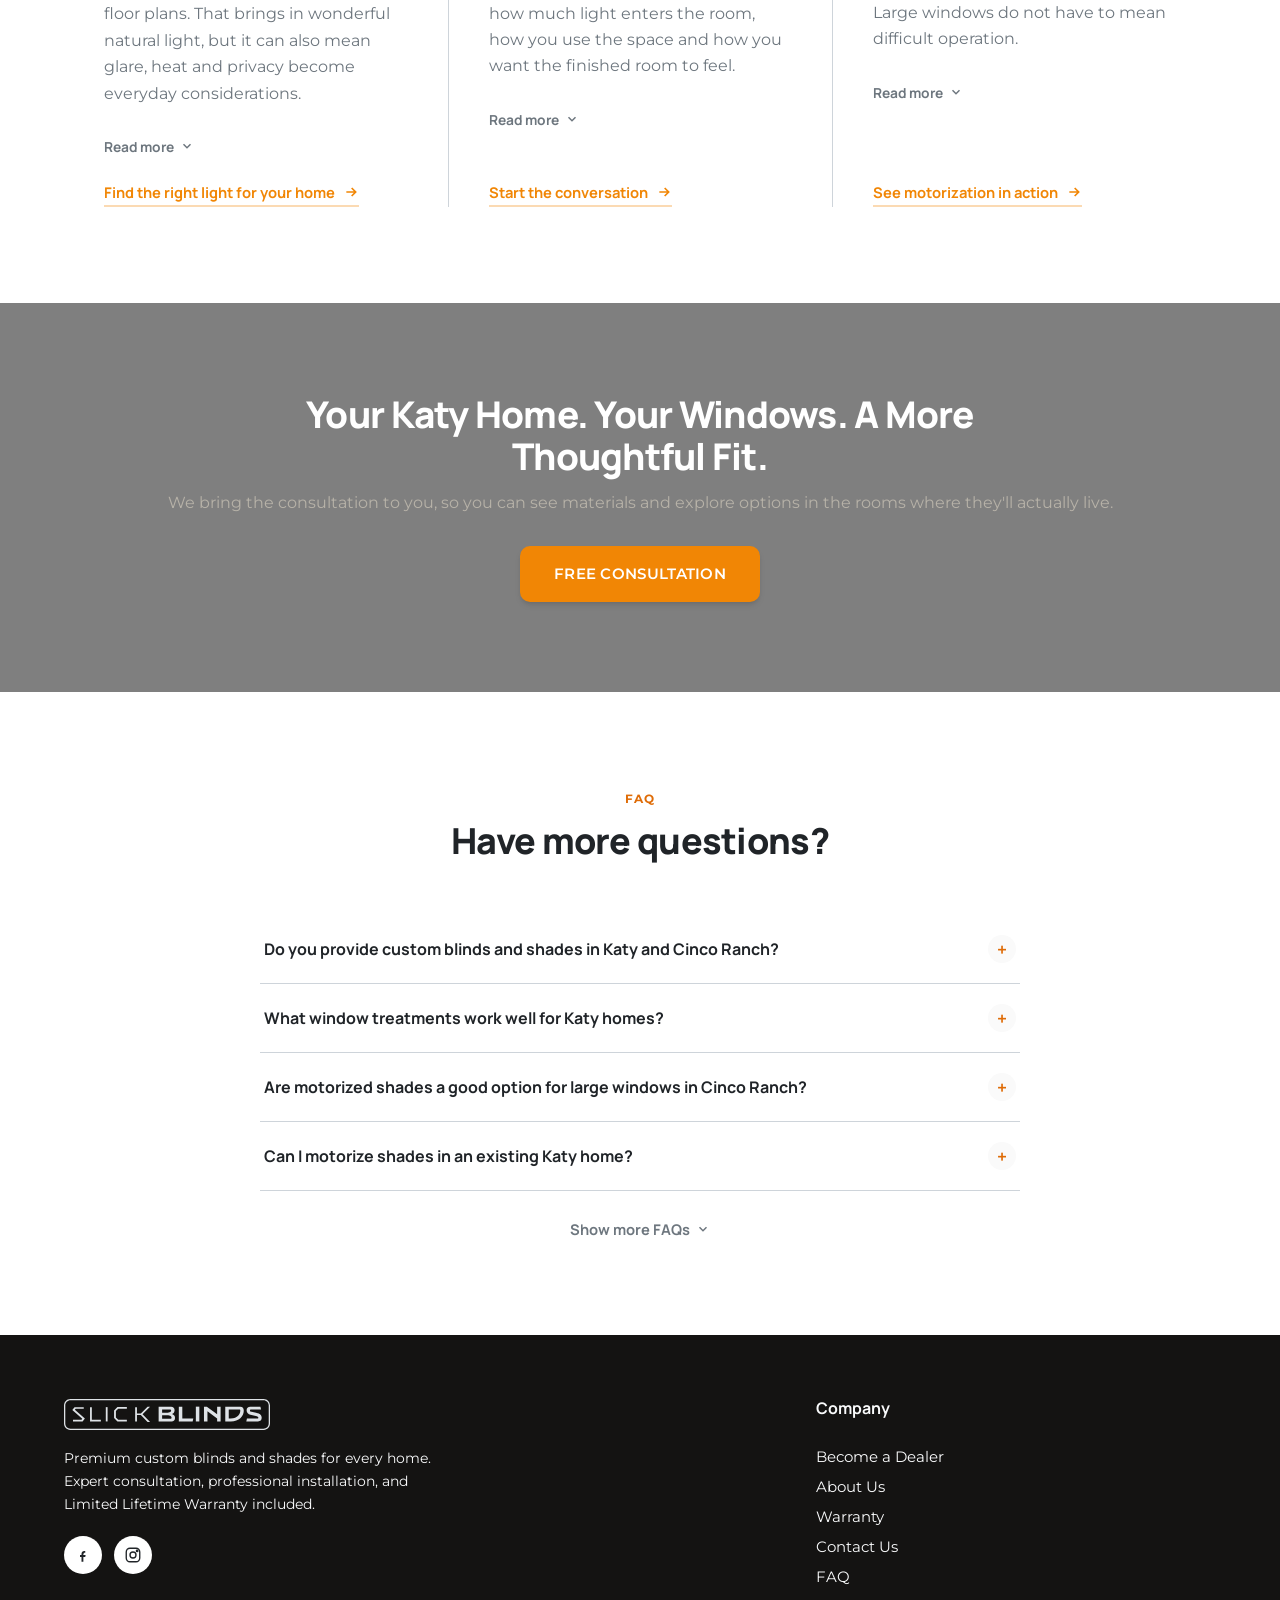
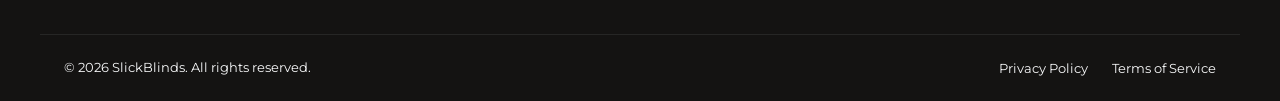
==== commit c19d4a33: "Revert to Manrope for headings -- Montserrat was the wrong read DevTools "Rendered Fonts" on the liv" ====
--- a/index.html
+++ b/index.html
@@ -8,7 +8,7 @@
 <link rel="icon" href="assets/images/favicon.svg" type="image/svg+xml">
 <link rel="preconnect" href="https://fonts.googleapis.com">
 <link rel="preconnect" href="https://fonts.gstatic.com" crossorigin>
-<link href="https://fonts.googleapis.com/css2?family=Montserrat:wght@400;500;600;700;800&display=swap" rel="stylesheet">
+<link href="https://fonts.googleapis.com/css2?family=Manrope:wght@700;800&family=Montserrat:wght@400;500;600;700;800&display=swap" rel="stylesheet">
 <link rel="stylesheet" href="css/style.css">
 </head>
 <body>
--- a/css/style.css
+++ b/css/style.css
@@ -3,11 +3,16 @@
    Colors, type and CTA spec are exact values from the
    official SlickBlinds brand reference (verified 03 Sep 2026,
    sourced from slickblinds.com live CSS + site assets).
-   Neue Regrade (headings) is a paid/commercial font not
-   available via Google Fonts. The live site's own CSS falls
-   back to Montserrat when Neue Regrade isn't loaded, so that's
-   used here too — same font as body/nav/buttons, at 800 weight
-   for headings.
+   Neue Regrade (headings) is a paid/commercial font, confirmed
+   via DevTools on the live site (loads as a network resource,
+   weight 800) — not available via Google Fonts, so it can't be
+   embedded without a license. Its CSS declares Montserrat as a
+   *technical* fallback, but that never actually renders since
+   Neue Regrade loads successfully; visually it looks nothing
+   like it. Manrope ExtraBold is used instead as the closest
+   freely-licensed match (geometric, rounded terminals, tight
+   tracking) — the original choice made against the official
+   brand reference PDF early in this project.
    ============================================ */
 
 :root {
@@ -24,7 +29,7 @@
   --line: #CED4DA;          /* Border */
   --on-dark: #F9FAFB;
 
-  --font-head: 'Montserrat', ui-sans-serif, sans-serif; /* real site's own fallback for Neue Regrade (paid font, no license) */
+  --font-head: 'Manrope', 'Montserrat', sans-serif; /* Neue Regrade (paid, unlicensed) closest free match */
   --font-body: 'Montserrat', sans-serif;
 
   --radius: 14px;
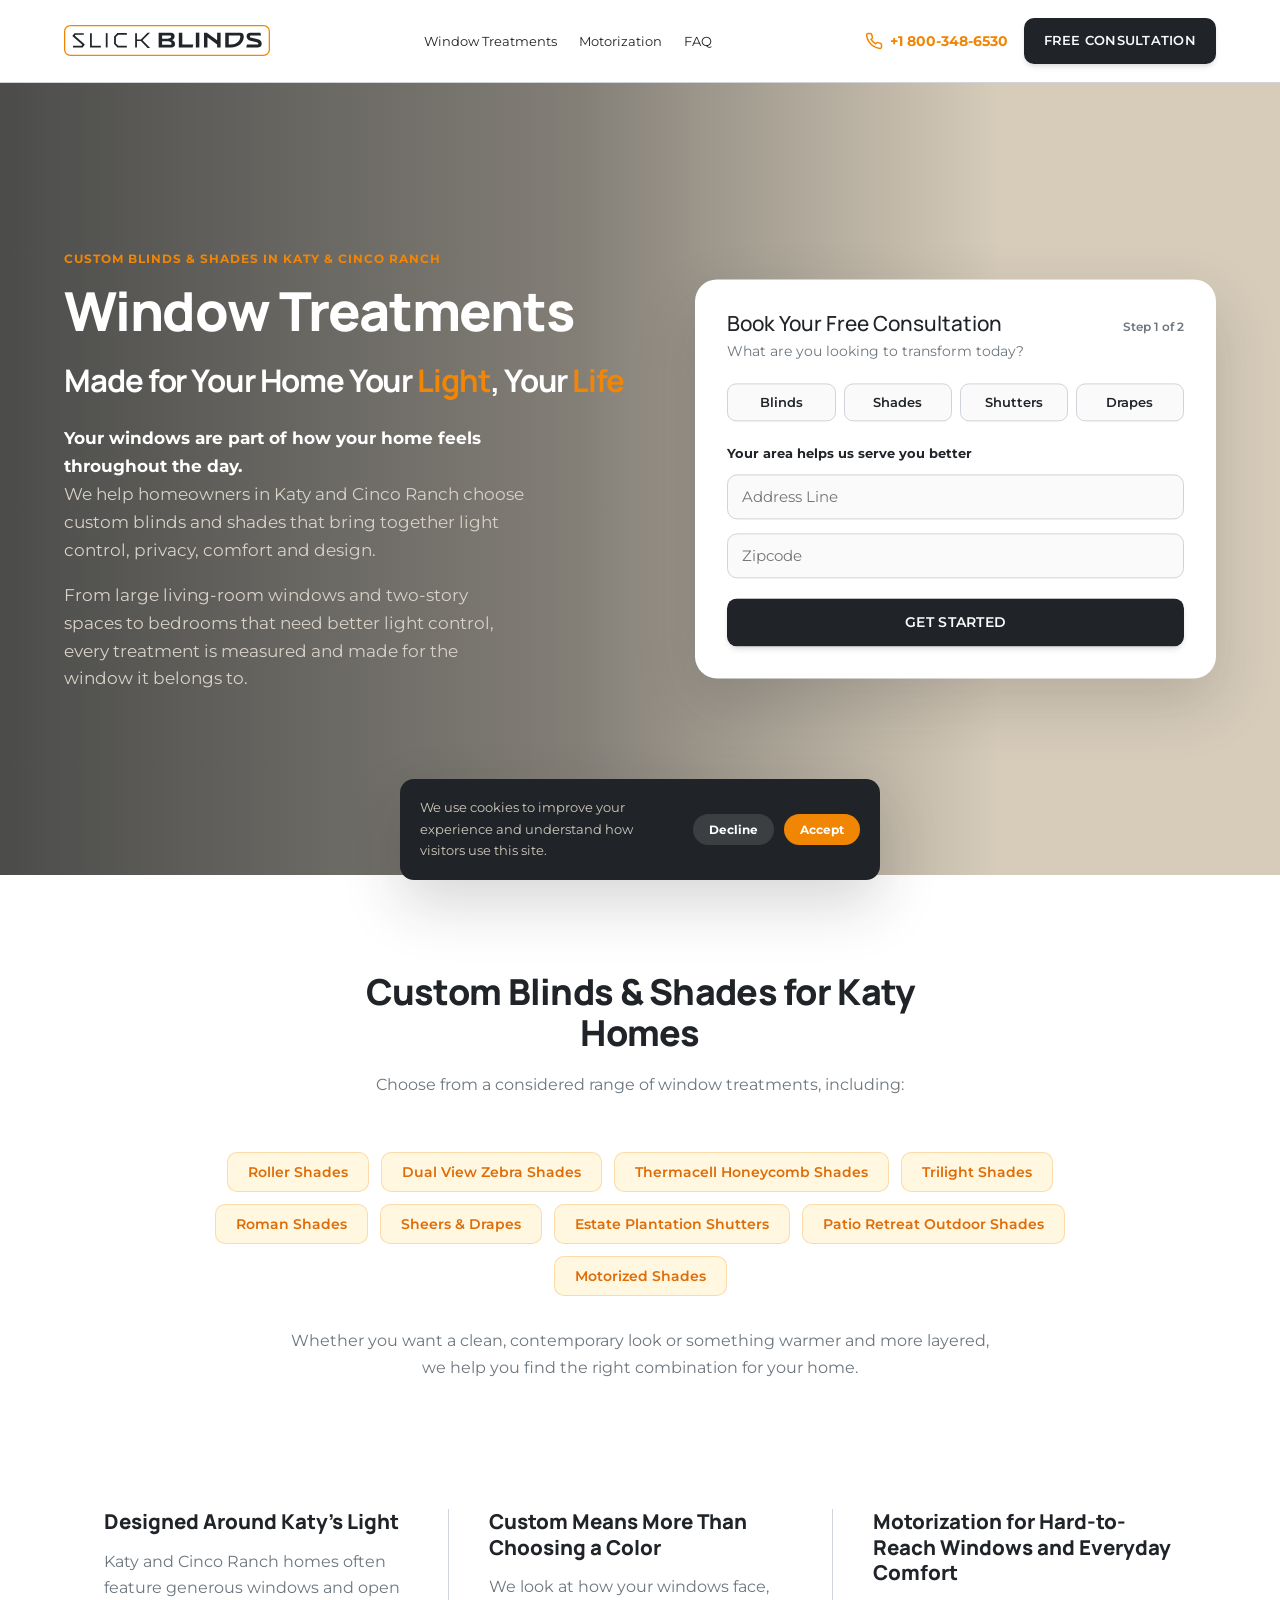
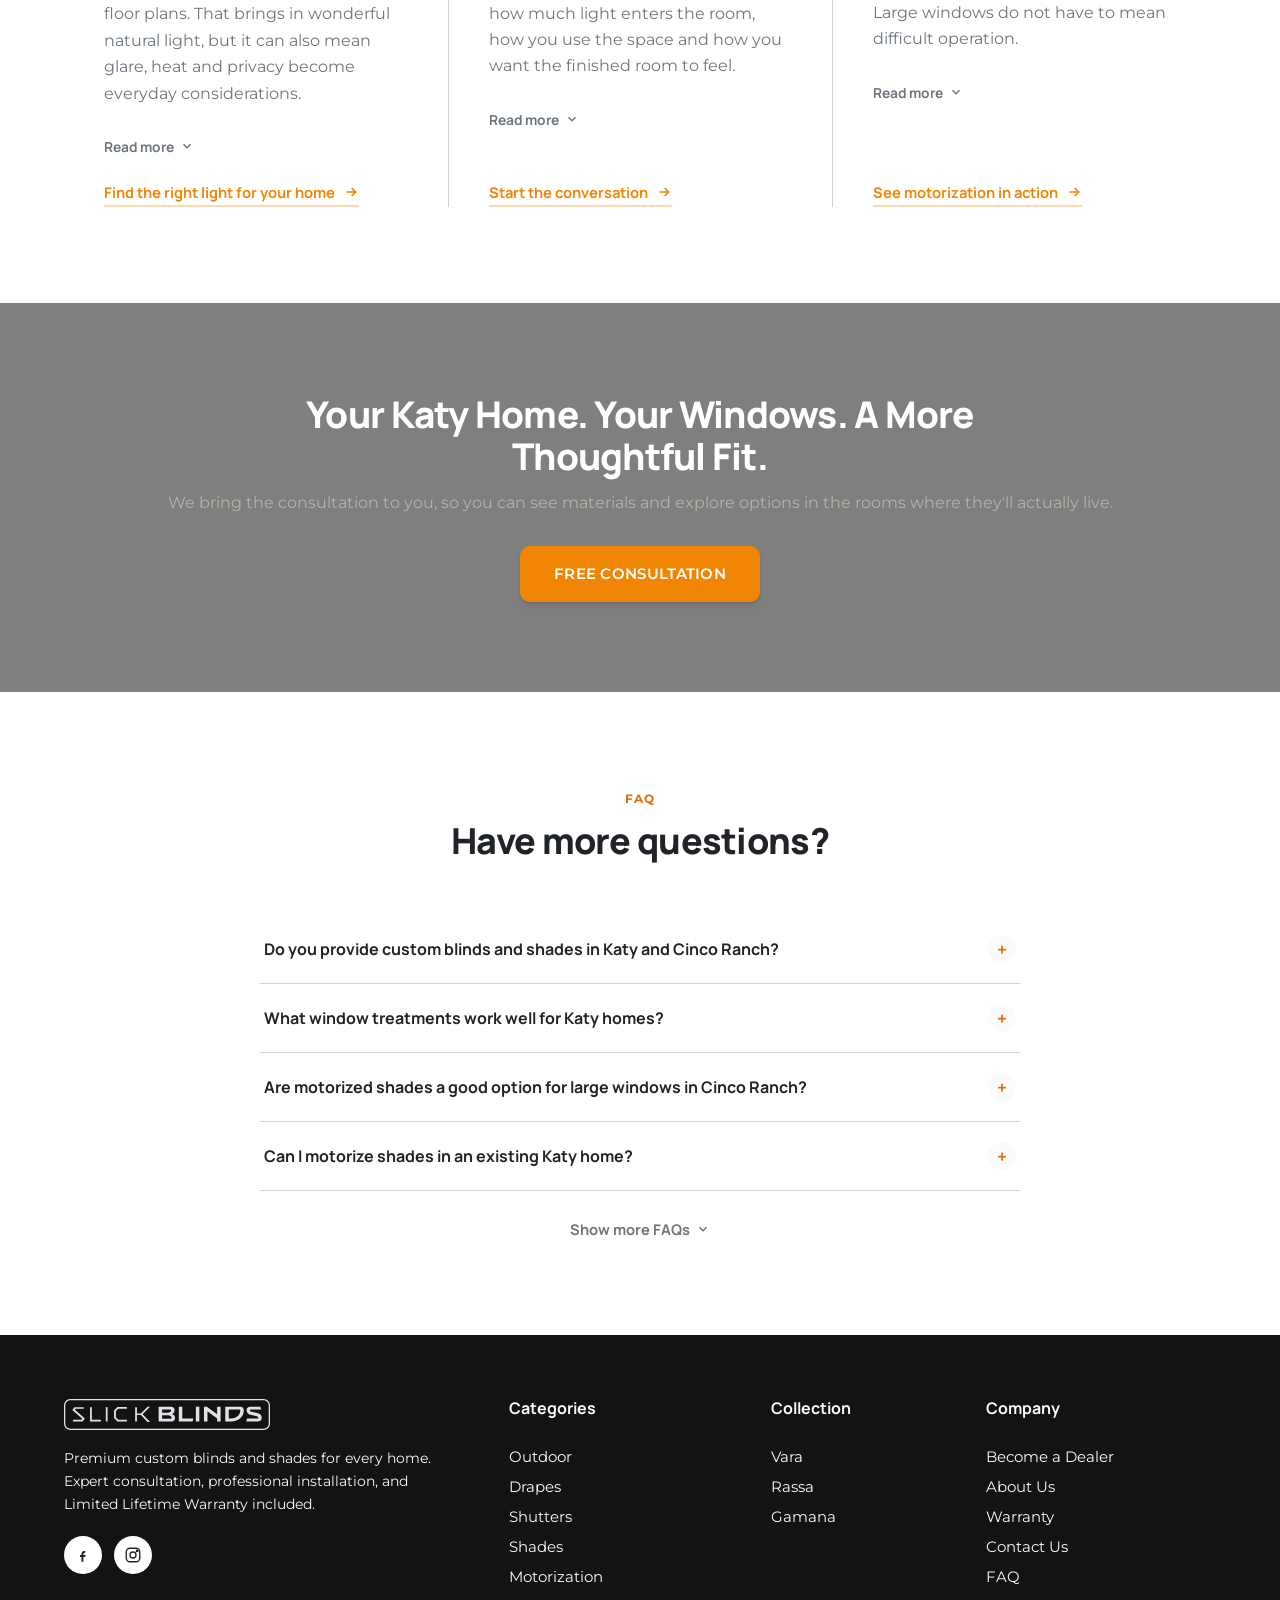
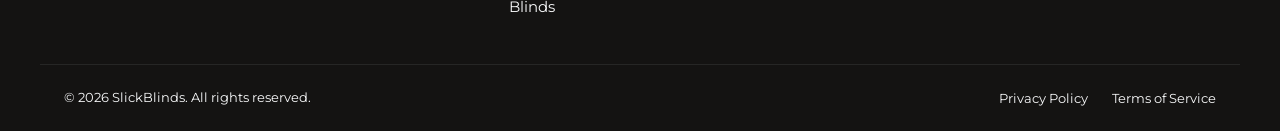
==== commit 058a1d36: "Restore full 4-column footer (Categories/Collection) on both pages Brings back the Categories and Co" ====
--- a/index.html
+++ b/index.html
@@ -357,6 +357,23 @@
     </div>
 
     <div class="footer-col">
+      <h4>Categories</h4>
+      <a href="#products">Outdoor</a>
+      <a href="#products">Drapes</a>
+      <a href="#products">Shutters</a>
+      <a href="#products">Shades</a>
+      <a href="#motorization">Motorization</a>
+      <a href="#products">Blinds</a>
+    </div>
+
+    <div class="footer-col">
+      <h4>Collection</h4>
+      <a href="#products">Vara</a>
+      <a href="#products">Rassa</a>
+      <a href="#motorization">Gamana</a>
+    </div>
+
+    <div class="footer-col">
       <h4>Company</h4>
       <a href="#quote">Become a Dealer</a>
       <a href="#quote">About Us</a>
--- a/css/style.css
+++ b/css/style.css
@@ -257,7 +257,7 @@
 .hero-copy .accent { color: var(--orange); }
 .hero-copy h1 .h1-sub { display: inline-block; font-size: 0.58em; font-weight: 700; }
 .nowrap { white-space: nowrap; }
-.hero-sub { color: #d8d2c8; font-size: 1.06rem; max-width: 46ch; }
+.hero-sub { color: #d8d2c8; font-size: 1.06rem; max-width: 42ch; text-align: left; }
 .hero-sub strong { color: #fff; }
 
 /* Hero lead form (2-step, mirrors real site UX) */
@@ -407,6 +407,23 @@
   background: rgba(0, 0, 0, 0.5);
   z-index: 1;
 }
+
+/* Image slider variant of the journey background (used on short.html) */
+.journey-slider {
+  position: absolute;
+  inset: 0;
+  z-index: 0;
+}
+.journey-slide {
+  position: absolute;
+  inset: 0;
+  background-size: cover;
+  background-position: center;
+  transform: translateX(100%);
+  transition: transform 3.5s cubic-bezier(0.65, 0, 0.35, 1);
+  z-index: 0;
+}
+.journey-slide.is-active { transform: translateX(0); z-index: 1; }
 .journey-section .container {
   position: relative;
   z-index: 2;
@@ -667,7 +684,7 @@
 .site-footer { background: #141312; color: var(--on-dark); padding: 64px 0 0; }
 .footer-inner {
   display: grid;
-  grid-template-columns: 1.8fr 1fr;
+  grid-template-columns: 1.8fr 1fr 0.8fr 1fr;
   gap: 32px;
   padding-bottom: 48px;
   border-bottom: 1px solid rgba(255,255,255,0.08);
@@ -744,6 +761,7 @@
   .hero-inner { grid-template-columns: 1fr; }
   .hero-form { position: static; }
   .process-row, .process-row-3 { grid-template-columns: repeat(2, 1fr); gap: 40px 26px; }
+  .footer-inner { grid-template-columns: 1fr 1fr; }
 }
 
 @media (max-width: 760px) {
